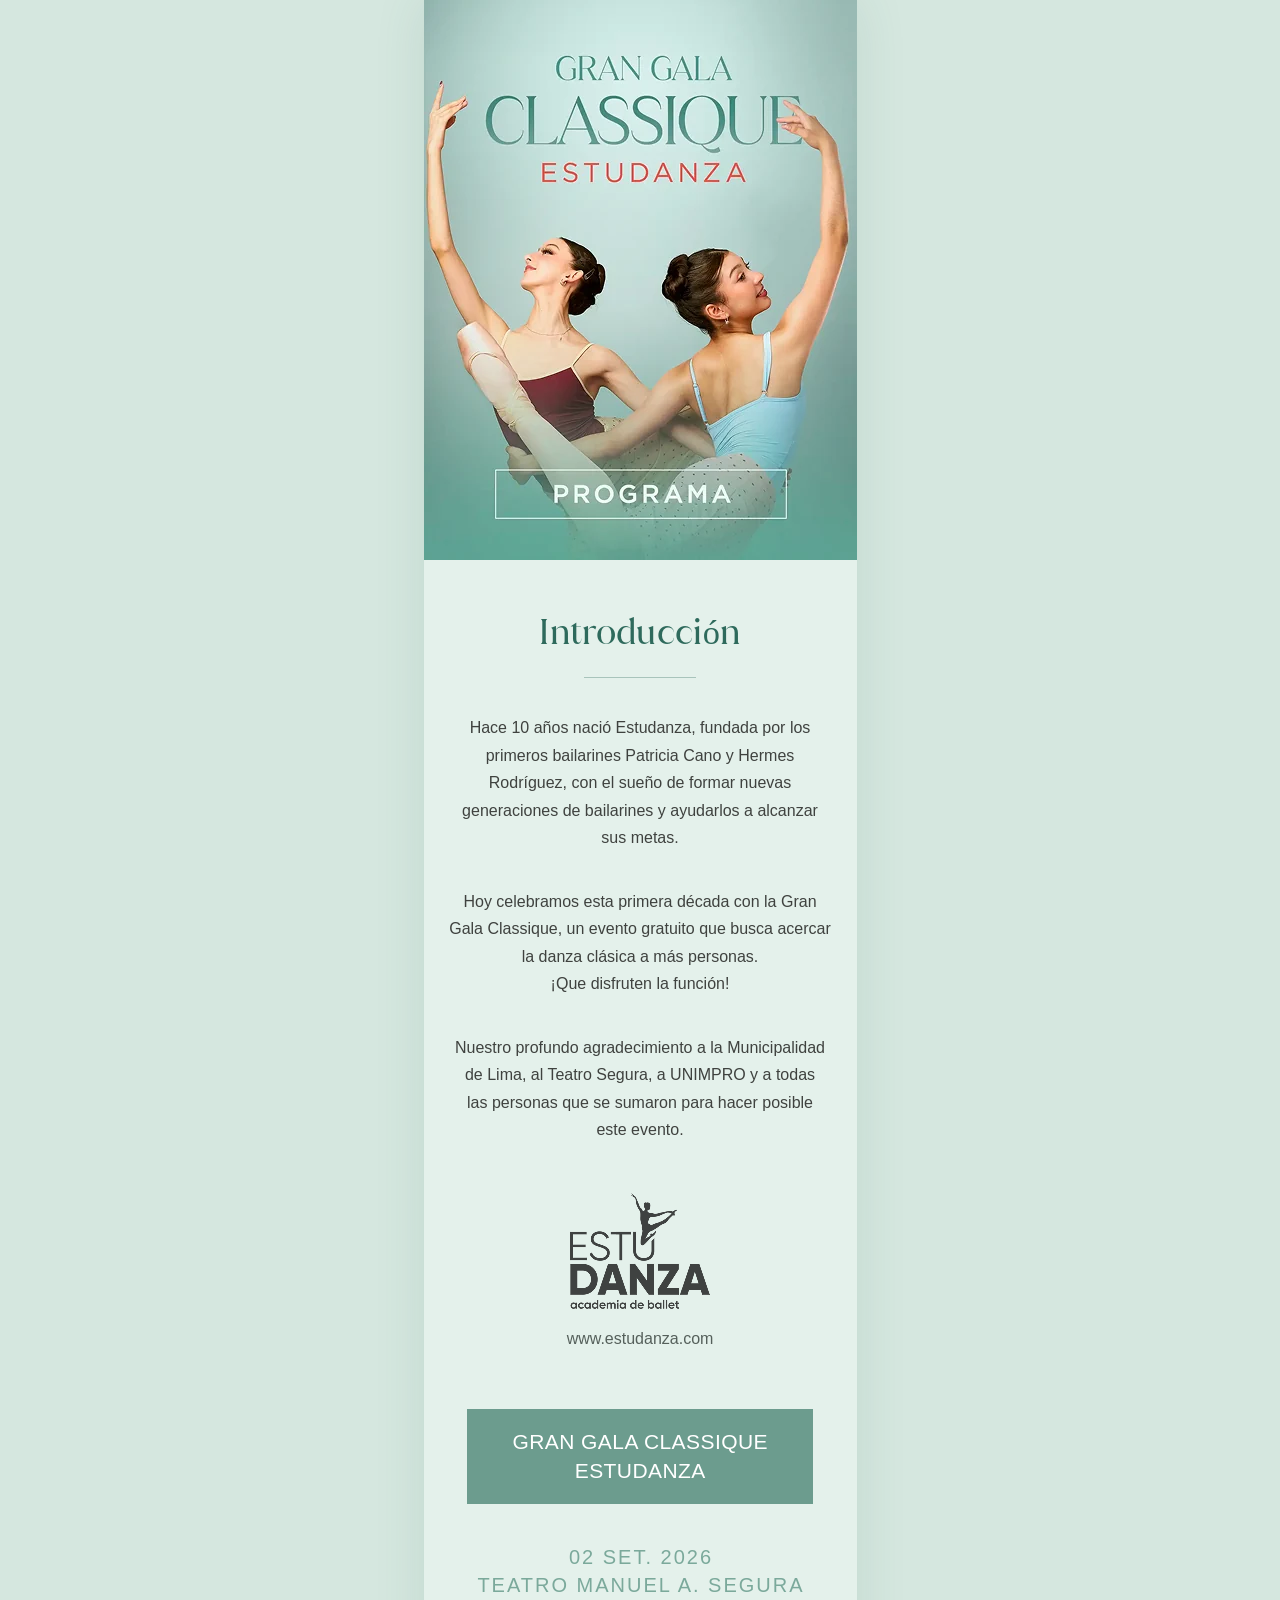
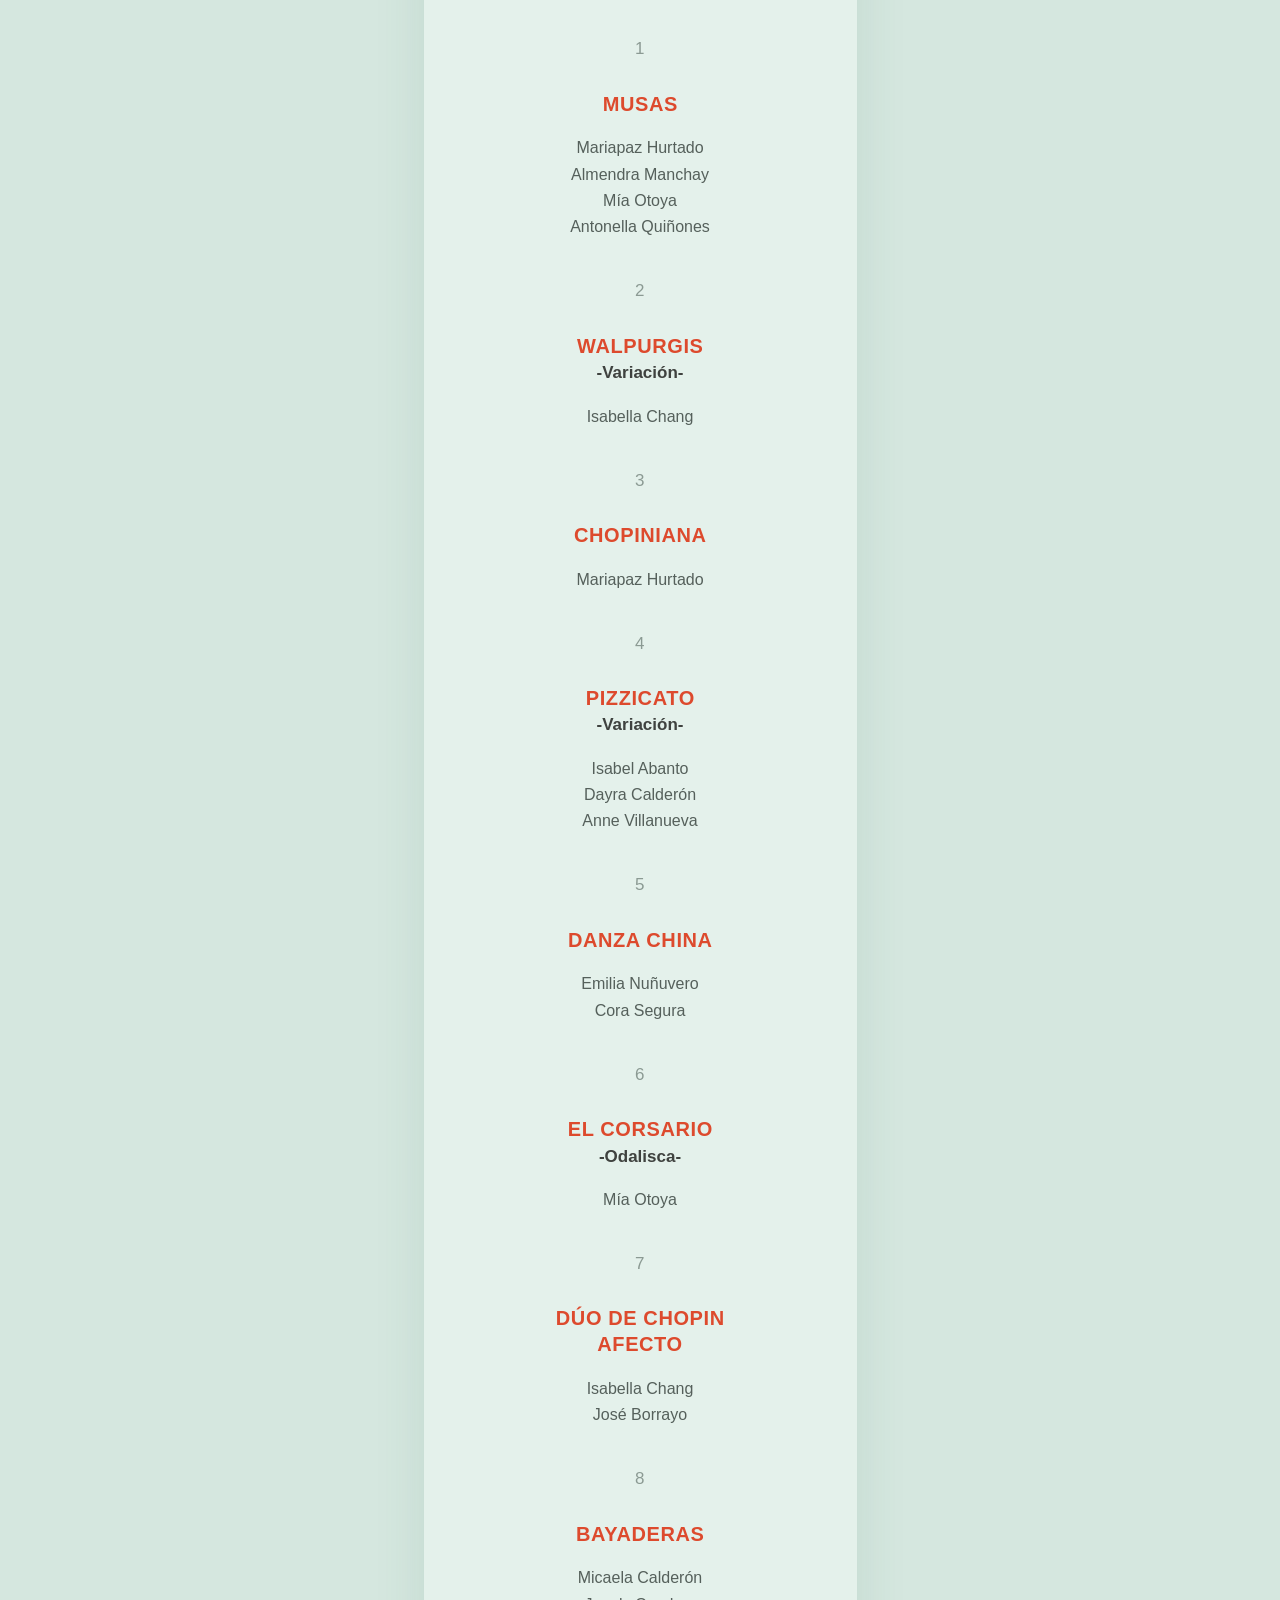
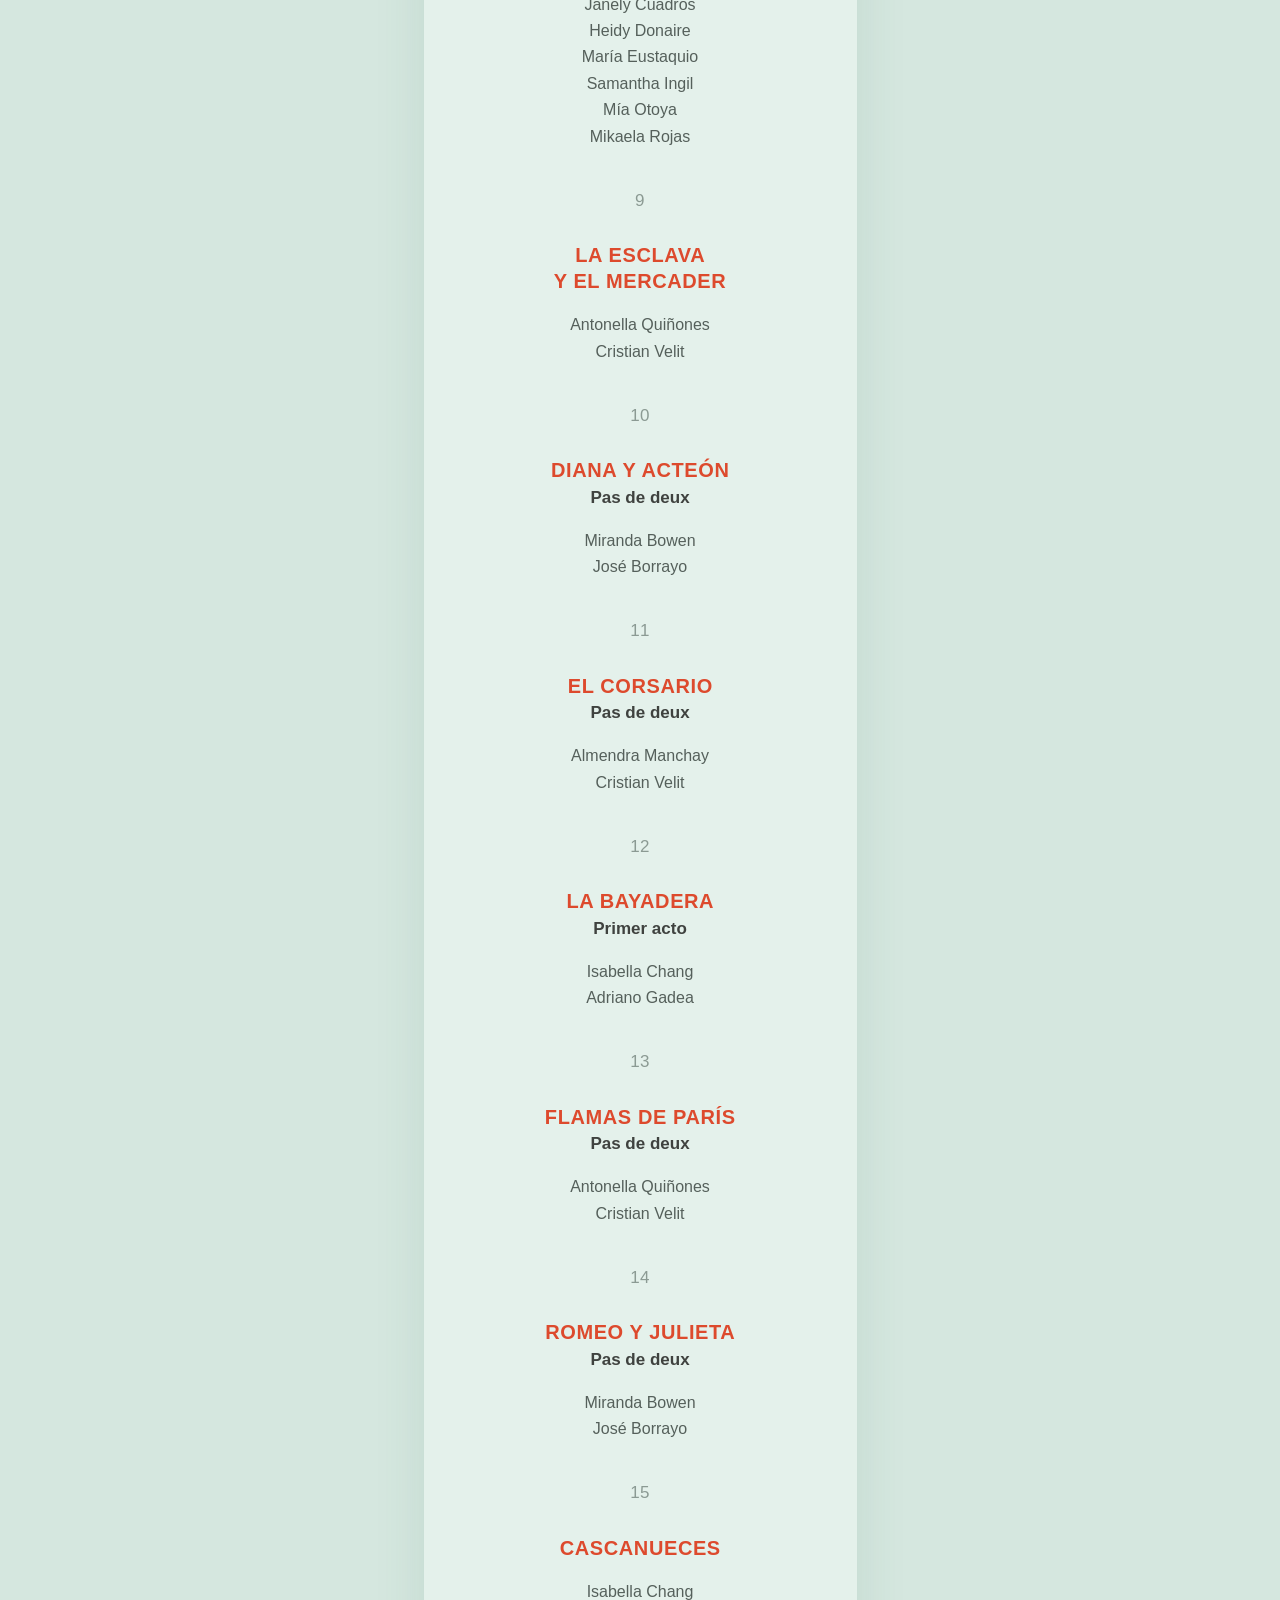
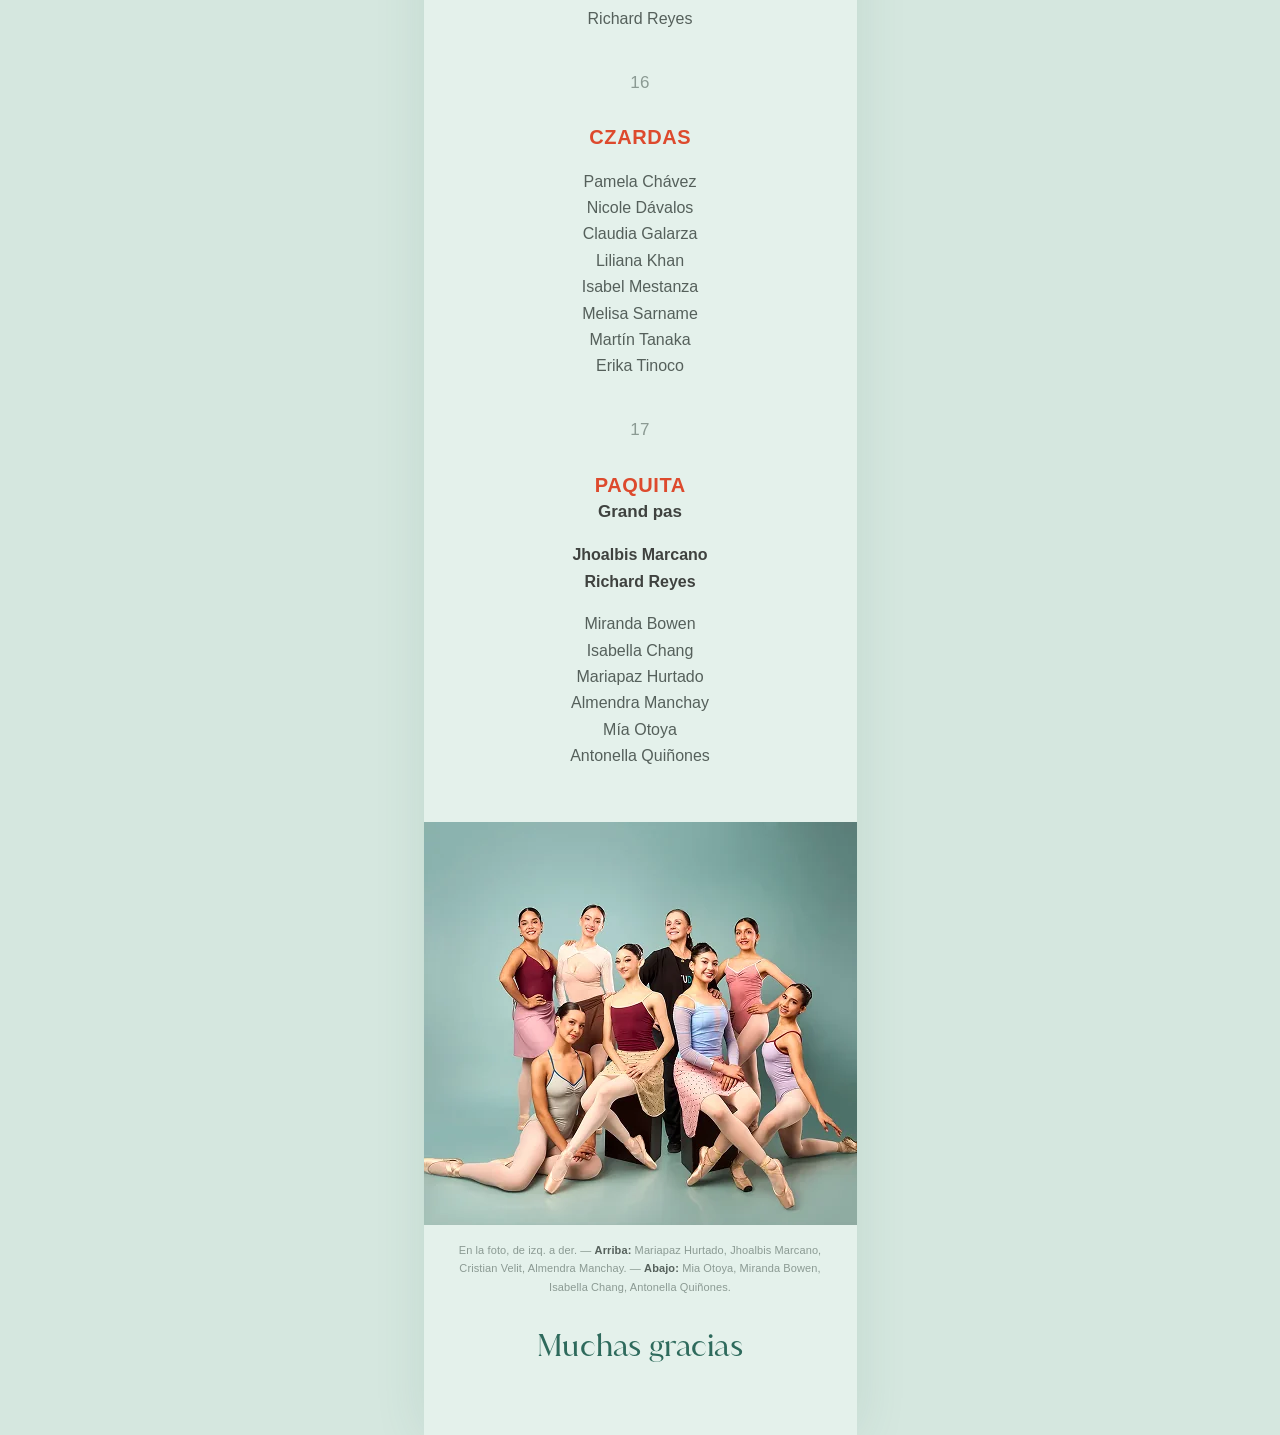
==== grangalaclassique2026/index.html @ 3d9e8f8d "Publicar la gala en /grangalaclassique2026 Mueve el sitio a una subcarpeta para servirlo en estudanz" ====
<!doctype html>
<html lang="es-PE">
	<head>
		<meta charset="UTF-8" />
		<meta name="viewport" content="width=device-width, initial-scale=1.0, viewport-fit=cover" />
		<meta name="theme-color" content="#e4f1eb" />
		<title>Estudanza | Gran Gala Classique</title>

		<meta
			name="description"
			content="Gran Gala Classique Estudanza — 02 de setiembre de 2026, Teatro Manuel A. Segura. Programa de la gala por los 10 años de Estudanza, academia de ballet."
		/>
		<meta property="og:type" content="website" />
		<meta property="og:title" content="Gran Gala Classique | Estudanza" />
		<meta
			property="og:description"
			content="Programa de la gala por los 10 años de Estudanza. 02 SET. 2026 — Teatro Manuel A. Segura. Entrada libre."
		/>
		<meta property="og:image" content="assets/images/header-programa.webp" />
		<meta property="og:locale" content="es_PE" />

		<link rel="icon" href="assets/images/logo-estudanza.webp" type="image/webp" />
		<link rel="preload" as="font" type="font/woff2" href="assets/fonts/juana-alt-regular.woff2" crossorigin />
		<link rel="preload" as="image" type="image/webp" href="assets/images/header-programa.webp" fetchpriority="high" />
		<link rel="stylesheet" href="css/main.css" />

		<script>
			/* Oculta el estado inicial ANTES del primer pintado, para que no
			   haya parpadeo. Failsafe: si main.js no arranca, se revela todo. */
			(function (d) {
				var m = window.matchMedia;
				if (!("IntersectionObserver" in window)) return;
				if (m && m("(prefers-reduced-motion: reduce)").matches) return;
				d.documentElement.classList.add("js-reveal");
				setTimeout(function () {
					if (!window.__revealReady) d.documentElement.classList.remove("js-reveal");
				}, 2500);
			})(document);
		</script>
	</head>

	<body>
		<div class="shell">
			<!-- ==================== HERO ==================== -->
			<header class="hero">
				<picture>
					<source srcset="assets/images/header-programa.webp" type="image/webp" />
					<img
						src="assets/images/Header-Programa-Estudanza.png"
						alt="Gran Gala Classique Estudanza — Programa"
						width="433"
						height="560"
						fetchpriority="high"
						decoding="async"
					/>
				</picture>
			</header>

			<main>
				<!-- ==================== INTRODUCCIÓN ==================== -->
				<section class="intro" aria-labelledby="intro-title">
					<h1 class="display display--lg" id="intro-title" data-reveal>Introducción</h1>

					<hr class="rule" data-reveal />

					<p data-reveal>
						Hace 10 años nació Estudanza, fundada por los primeros bailarines Patricia Cano y Hermes Rodríguez, con el
						sueño de formar nuevas generaciones de bailarines y ayudarlos a alcanzar sus metas.
					</p>

					<p data-reveal>
						Hoy celebramos esta primera década con la Gran Gala Classique, un evento gratuito que busca acercar la danza
						clásica a más personas.<br />
						¡Que disfruten la función!
					</p>

					<p class="intro__thanks" data-reveal>
						Nuestro profundo agradecimiento a la Municipalidad de Lima, al Teatro Segura, a UNIMPRO y a todas las
						personas que se sumaron para hacer posible este evento.
					</p>

					<a class="brand" href="https://www.estudanza.com" target="_blank" rel="noopener" data-reveal>
						<picture>
							<source srcset="assets/images/logo-estudanza.webp" type="image/webp" />
							<img
								src="assets/images/logo-estudanza.png"
								alt="Estudanza, academia de ballet"
								width="180"
								height="180"
								loading="lazy"
								decoding="async"
							/>
						</picture>
						<span class="brand__url">www.estudanza.com</span>
					</a>
				</section>

				<!-- ==================== CABECERA DEL PROGRAMA ==================== -->
				<section class="billboard" aria-labelledby="programa-title">
					<h2 class="billboard__bar" id="programa-title">
						<span>Gran Gala Classique</span>
						<span>Estudanza</span>
					</h2>

					<p class="billboard__meta">
						<time datetime="2026-09-02">02 Set. 2026</time>
						<span>Teatro Manuel A. Segura</span>
					</p>
				</section>

				<!-- ==================== PROGRAMA ==================== -->
				<section class="program" aria-label="Programa de la gala">
					<ol class="program__list">
						<li class="piece" data-reveal>
							<h3 class="piece__title">Musas</h3>
							<ul class="cast">
								<li>Mariapaz Hurtado</li>
								<li>Almendra Manchay</li>
								<li>Mía Otoya</li>
								<li>Antonella Quiñones</li>
							</ul>
						</li>

						<li class="piece" data-reveal>
							<h3 class="piece__title">Walpurgis</h3>
							<p class="piece__subtitle">-Variación-</p>
							<ul class="cast">
								<li>Isabella Chang</li>
							</ul>
						</li>

						<li class="piece" data-reveal>
							<h3 class="piece__title">Chopiniana</h3>
							<ul class="cast">
								<li>Mariapaz Hurtado</li>
							</ul>
						</li>

						<li class="piece" data-reveal>
							<h3 class="piece__title">Pizzicato</h3>
							<p class="piece__subtitle">-Variación-</p>
							<ul class="cast">
								<li>Isabel Abanto</li>
								<li>Dayra Calderón</li>
								<li>Anne Villanueva</li>
							</ul>
						</li>

						<li class="piece" data-reveal>
							<h3 class="piece__title">Danza China</h3>
							<ul class="cast">
								<li>Emilia Nuñuvero</li>
								<li>Cora Segura</li>
							</ul>
						</li>

						<li class="piece" data-reveal>
							<h3 class="piece__title">El Corsario</h3>
							<p class="piece__subtitle">-Odalisca-</p>
							<ul class="cast">
								<li>Mía Otoya</li>
							</ul>
						</li>

						<li class="piece" data-reveal>
							<h3 class="piece__title">Dúo de Chopin<br />Afecto</h3>
							<ul class="cast">
								<li>Isabella Chang</li>
								<li>José Borrayo</li>
							</ul>
						</li>

						<li class="piece" data-reveal>
							<h3 class="piece__title">Bayaderas</h3>
							<ul class="cast">
								<li>Micaela Calderón</li>
								<li>Janely Cuadros</li>
								<li>Heidy Donaire</li>
								<li>María Eustaquio</li>
								<li>Samantha Ingil</li>
								<li>Mía Otoya</li>
								<li>Mikaela Rojas</li>
							</ul>
						</li>

						<li class="piece" data-reveal>
							<h3 class="piece__title">La Esclava<br />y el Mercader</h3>
							<ul class="cast">
								<li>Antonella Quiñones</li>
								<li>Cristian Velit</li>
							</ul>
						</li>

						<li class="piece" data-reveal>
							<h3 class="piece__title">Diana y Acteón</h3>
							<p class="piece__subtitle">Pas de deux</p>
							<ul class="cast">
								<li>Miranda Bowen</li>
								<li>José Borrayo</li>
							</ul>
						</li>

						<li class="piece" data-reveal>
							<h3 class="piece__title">El Corsario</h3>
							<p class="piece__subtitle">Pas de deux</p>
							<ul class="cast">
								<li>Almendra Manchay</li>
								<li>Cristian Velit</li>
							</ul>
						</li>

						<li class="piece" data-reveal>
							<h3 class="piece__title">La Bayadera</h3>
							<p class="piece__subtitle">Primer acto</p>
							<ul class="cast">
								<li>Isabella Chang</li>
								<li>Adriano Gadea</li>
							</ul>
						</li>

						<li class="piece" data-reveal>
							<h3 class="piece__title">Flamas de París</h3>
							<p class="piece__subtitle">Pas de deux</p>
							<ul class="cast">
								<li>Antonella Quiñones</li>
								<li>Cristian Velit</li>
							</ul>
						</li>

						<li class="piece" data-reveal>
							<h3 class="piece__title">Romeo y Julieta</h3>
							<p class="piece__subtitle">Pas de deux</p>
							<ul class="cast">
								<li>Miranda Bowen</li>
								<li>José Borrayo</li>
							</ul>
						</li>

						<li class="piece" data-reveal>
							<h3 class="piece__title">Cascanueces</h3>
							<ul class="cast">
								<li>Isabella Chang</li>
								<li>Richard Reyes</li>
							</ul>
						</li>

						<li class="piece" data-reveal>
							<h3 class="piece__title">Czardas</h3>
							<ul class="cast">
								<li>Pamela Chávez</li>
								<li>Nicole Dávalos</li>
								<li>Claudia Galarza</li>
								<li>Liliana Khan</li>
								<li>Isabel Mestanza</li>
								<li>Melisa Sarname</li>
								<li>Martín Tanaka</li>
								<li>Erika Tinoco</li>
							</ul>
						</li>

						<li class="piece" data-reveal>
							<h3 class="piece__title">Paquita</h3>
							<p class="piece__subtitle">Grand pas</p>
							<ul class="cast cast--leads">
								<li>Jhoalbis Marcano</li>
								<li>Richard Reyes</li>
							</ul>
							<ul class="cast">
								<li>Miranda Bowen</li>
								<li>Isabella Chang</li>
								<li>Mariapaz Hurtado</li>
								<li>Almendra Manchay</li>
								<li>Mía Otoya</li>
								<li>Antonella Quiñones</li>
							</ul>
						</li>
					</ol>
				</section>

				<!-- ==================== FOTO GRUPAL ==================== -->
				<figure class="groupshot">
					<picture>
						<source srcset="assets/images/foto-grupal.webp" type="image/webp" />
						<img
							src="assets/images/Estudanza-fotogrupal.png"
							alt="Elenco de Estudanza posando en el estudio de ballet"
							width="433"
							height="403"
							loading="lazy"
							decoding="async"
						/>
					</picture>
					<figcaption>
						En la foto, de izq. a der. — <b>Arriba:</b> Mariapaz Hurtado, Jhoalbis Marcano, Cristian Velit, Almendra
						Manchay. — <b>Abajo:</b> Mia Otoya, Miranda Bowen, Isabella Chang, Antonella Quiñones.
					</figcaption>
				</figure>
			</main>

			<!-- ==================== CIERRE ==================== -->
			<footer class="outro">
				<p class="display display--md" data-reveal>Muchas gracias</p>
			</footer>
		</div>

		<script src="js/main.js" defer></script>
	</body>
</html>
---- grangalaclassique2026/css/main.css ----
/* =========================================================================
   ESTUDANZA — Gran Gala Classique
   Landing informativa · mobile only
   ========================================================================= */

/* ---------- Fuentes ---------------------------------------------------- */

/* Display / serif. OJO: la versión DEMO de Juana Alt no trae glifos
   acentuados (á é í ó ú ñ ¡ ¿). El navegador sustituye esos caracteres
   por la siguiente fuente de la pila, por eso Georgia va inmediatamente
   después: es la serif que menos desentona en la sustitución. */
@font-face {
	font-family: "Juana Alt";
	src:
		url("../assets/fonts/juana-alt-regular.woff2") format("woff2"),
		url("../assets/fonts/juana-alt-regular.woff") format("woff");
	font-weight: 400;
	font-style: normal;
	font-display: swap;
}

/* Gotham aún no está disponible: la pila cae en Arial.
   Cuando llegue la fuente, basta con descomentar este bloque y dejar los
   archivos en assets/fonts/ — el resto del CSS ya la toma automáticamente. */
/*
@font-face {
	font-family: "Gotham";
	src:
		url("../assets/fonts/gotham-book.woff2") format("woff2"),
		url("../assets/fonts/gotham-book.woff") format("woff");
	font-weight: 400;
	font-style: normal;
	font-display: swap;
}
@font-face {
	font-family: "Gotham";
	src:
		url("../assets/fonts/gotham-medium.woff2") format("woff2"),
		url("../assets/fonts/gotham-medium.woff") format("woff");
	font-weight: 500;
	font-style: normal;
	font-display: swap;
}
*/

/* ---------- Tokens ----------------------------------------------------- */

:root {
	/* Paleta muestreada del arte del header */
	--mint: #e4f1eb; /* fondo de toda la pieza */
	--mint-deep: #d5e7df; /* respaldo fuera de la columna */
	--green-deep: #2e6a5c;
	--green: #6c9c8e; /* barra del programa */
	--green-soft: #a8c4bb; /* filete bajo el titulo */
	--green-meta: #7ba99b; /* fecha y teatro */
	--coral: #dd4a2d;
	--ink: #3f423f;
	--ink-soft: #55605b;
	--ink-faint: #8b9a93;

	--font-display: "Juana Alt", Georgia, "Times New Roman", serif;
	--font-sans: "Gotham", Arial, Helvetica, sans-serif;

	/* Ritmo vertical */
	--gap-xs: 0.5rem;
	--gap-sm: 1rem;
	--gap-md: 2rem;
	--gap-lg: 3.25rem;
	--gap-xl: 4.5rem;

	--shell: 433px; /* ancho nativo del arte */
	--pad: 1.5rem;
}

/* ---------- Reset ------------------------------------------------------ */

*,
*::before,
*::after {
	box-sizing: border-box;
}

html {
	-webkit-text-size-adjust: 100%;
}

body {
	margin: 0;
	background: var(--mint-deep);
	color: var(--ink);
	font-family: var(--font-sans);
	font-size: 100%;
	line-height: 1.75;
	text-align: center;
	-webkit-font-smoothing: antialiased;
	-moz-osx-font-smoothing: grayscale;
}

img {
	display: block;
	max-width: 100%;
	height: auto;
}

h1,
h2,
h3,
p,
figure,
figcaption {
	margin: 0;
}

ol,
ul {
	margin: 0;
	padding: 0;
	list-style: none;
}

/* ---------- Contenedor ------------------------------------------------- */

.shell {
	max-width: var(--shell);
	margin-inline: auto;
	background: var(--mint);
	overflow-x: hidden;
}

/* En pantallas anchas la columna móvil se sostiene sola, con un borde
   suave que la separa del fondo. */
@media (min-width: 560px) {
	.shell {
		box-shadow: 0 0 3rem rgb(46 106 92 / 0.12);
	}
}

/* ---------- Hero ------------------------------------------------------- */

.hero img {
	width: 100%;
}

/* ---------- Tipografía display ---------------------------------------- */

.display {
	font-family: var(--font-display);
	font-weight: 400;
	color: var(--green-deep);
	line-height: 1.15;
	letter-spacing: 0.01em;
}

.display--lg {
	font-size: clamp(1.75rem, 8vw, 2.15rem);
}

.display--md {
	font-size: clamp(1.5rem, 6.8vw, 1.85rem);
}

/* ---------- Introducción ---------------------------------------------- */

/* Filete corto bajo el título */
.rule {
	width: 7rem;
	height: 0;
	margin: 1.6rem auto 0;
	border: 0;
	border-top: 1px solid var(--green-soft);
}

.intro {
	padding: var(--gap-lg) var(--pad) var(--gap-md);
}

.intro p {
	margin-top: 2.25rem;
	font-size: 1rem; /* 16px */
	line-height: 1.72;
	color: var(--ink);
	text-wrap: pretty;
}

.intro__thanks {
	margin-top: 2.25rem;
	font-size: 0.8125rem; /* 13px */
	line-height: 1.65;
	color: var(--ink-soft);
}

/* Firma / logo */
.brand {
	display: block;
	margin-top: 3rem;
	text-decoration: none;
	color: inherit;
}

.brand img {
	width: 9rem;
	margin-inline: auto;
}

.brand__url {
	display: block;
	margin-top: 0.9rem;
	font-size: 1rem; /* 16px */
	color: var(--ink-soft);
}

/* ---------- Barra del programa ---------------------------------------- */

.billboard {
	margin-top: 1.5rem;
}

.billboard__bar {
	display: grid;
	gap: 0;
	margin-inline: 2.7rem;
	padding: 1.2rem 1rem;
	background: var(--green);
	color: #fff;
	font-family: var(--font-sans);
	font-size: 1.3125rem; /* 21px */
	font-weight: 400;
	line-height: 1.35;
	letter-spacing: 0.02em;
	text-transform: uppercase;
	text-indent: 0.02em; /* compensa el tracking del último carácter */
}

.billboard__meta {
	display: grid;
	gap: 0;
	padding: 2.4rem var(--pad) 0;
	color: var(--green-meta);
	font-size: 1.25rem; /* 20px */
	font-weight: 400;
	line-height: 1.4;
	letter-spacing: 0.1em;
	text-transform: uppercase;
	text-indent: 0.1em;
}

/* ---------- Programa --------------------------------------------------- */

.program {
	padding: 0 var(--pad) var(--gap-lg);
	counter-reset: piece;
}

.piece {
	counter-increment: piece;
	padding-top: 2.6rem;
}

/* Número de orden, sobre cada pieza */
.piece::before {
	content: counter(piece);
	display: block;
	margin-bottom: 2.1rem;
	font-family: var(--font-sans);
	font-size: 1.0625rem; /* 17px */
	line-height: 1;
	letter-spacing: 0.02em;
	color: var(--ink-faint);
}

.piece__title {
	font-family: var(--font-sans);
	font-weight: 700;
	font-size: 1.25rem; /* 20px */
	line-height: 1.3;
	letter-spacing: 0.03em;
	text-indent: 0.03em;
	text-transform: uppercase;
	color: var(--coral);
}

.piece__subtitle {
	margin-top: 0.2rem;
	font-size: 1.0625rem; /* 17px */
	font-weight: 700;
	line-height: 1.35;
	color: var(--ink);
}

.cast {
	margin-top: 1.15rem;
	font-size: 1rem; /* 16px */
	line-height: 1.65;
	color: var(--ink-soft);
}

/* Los dos primeros bailarines de Paquita van destacados */
.cast--leads {
	color: var(--ink);
	font-weight: 700;
}

.cast--leads + .cast {
	margin-top: var(--gap-sm);
}

/* ---------- Foto grupal ------------------------------------------------ */

.groupshot img {
	width: 100%;
}

.groupshot figcaption {
	padding: var(--gap-sm) var(--pad) 0;
	font-size: 0.6875rem; /* 11px */
	line-height: 1.7;
	letter-spacing: 0.01em;
	color: var(--ink-faint);
	text-wrap: pretty;
}

.groupshot figcaption b {
	font-weight: 700;
	color: var(--ink-soft);
}

/* ---------- Cierre ----------------------------------------------------- */

.outro {
	padding: var(--gap-md) var(--pad) var(--gap-xl);
	padding-bottom: calc(var(--gap-xl) + env(safe-area-inset-bottom));
}

/* ---------- Reveal on scroll ------------------------------------------ */

/* Estado inicial sólo cuando el JS confirma soporte, para que el contenido
   siga siendo visible si el script falla o está bloqueado. */
.js-reveal [data-reveal] {
	opacity: 0;
	transform: translateY(0.75rem);
	transition:
		opacity 0.7s ease-out,
		transform 0.7s ease-out;
}

.js-reveal [data-reveal].is-visible {
	opacity: 1;
	transform: none;
}

@media (prefers-reduced-motion: reduce) {
	.js-reveal [data-reveal] {
		opacity: 1;
		transform: none;
		transition: none;
	}
}

/* ---------- Impresión -------------------------------------------------- */

@media print {
	body {
		background: #fff;
	}

	.shell {
		max-width: none;
		box-shadow: none;
	}

	.js-reveal [data-reveal] {
		opacity: 1;
		transform: none;
	}

	.piece {
		break-inside: avoid;
	}
}
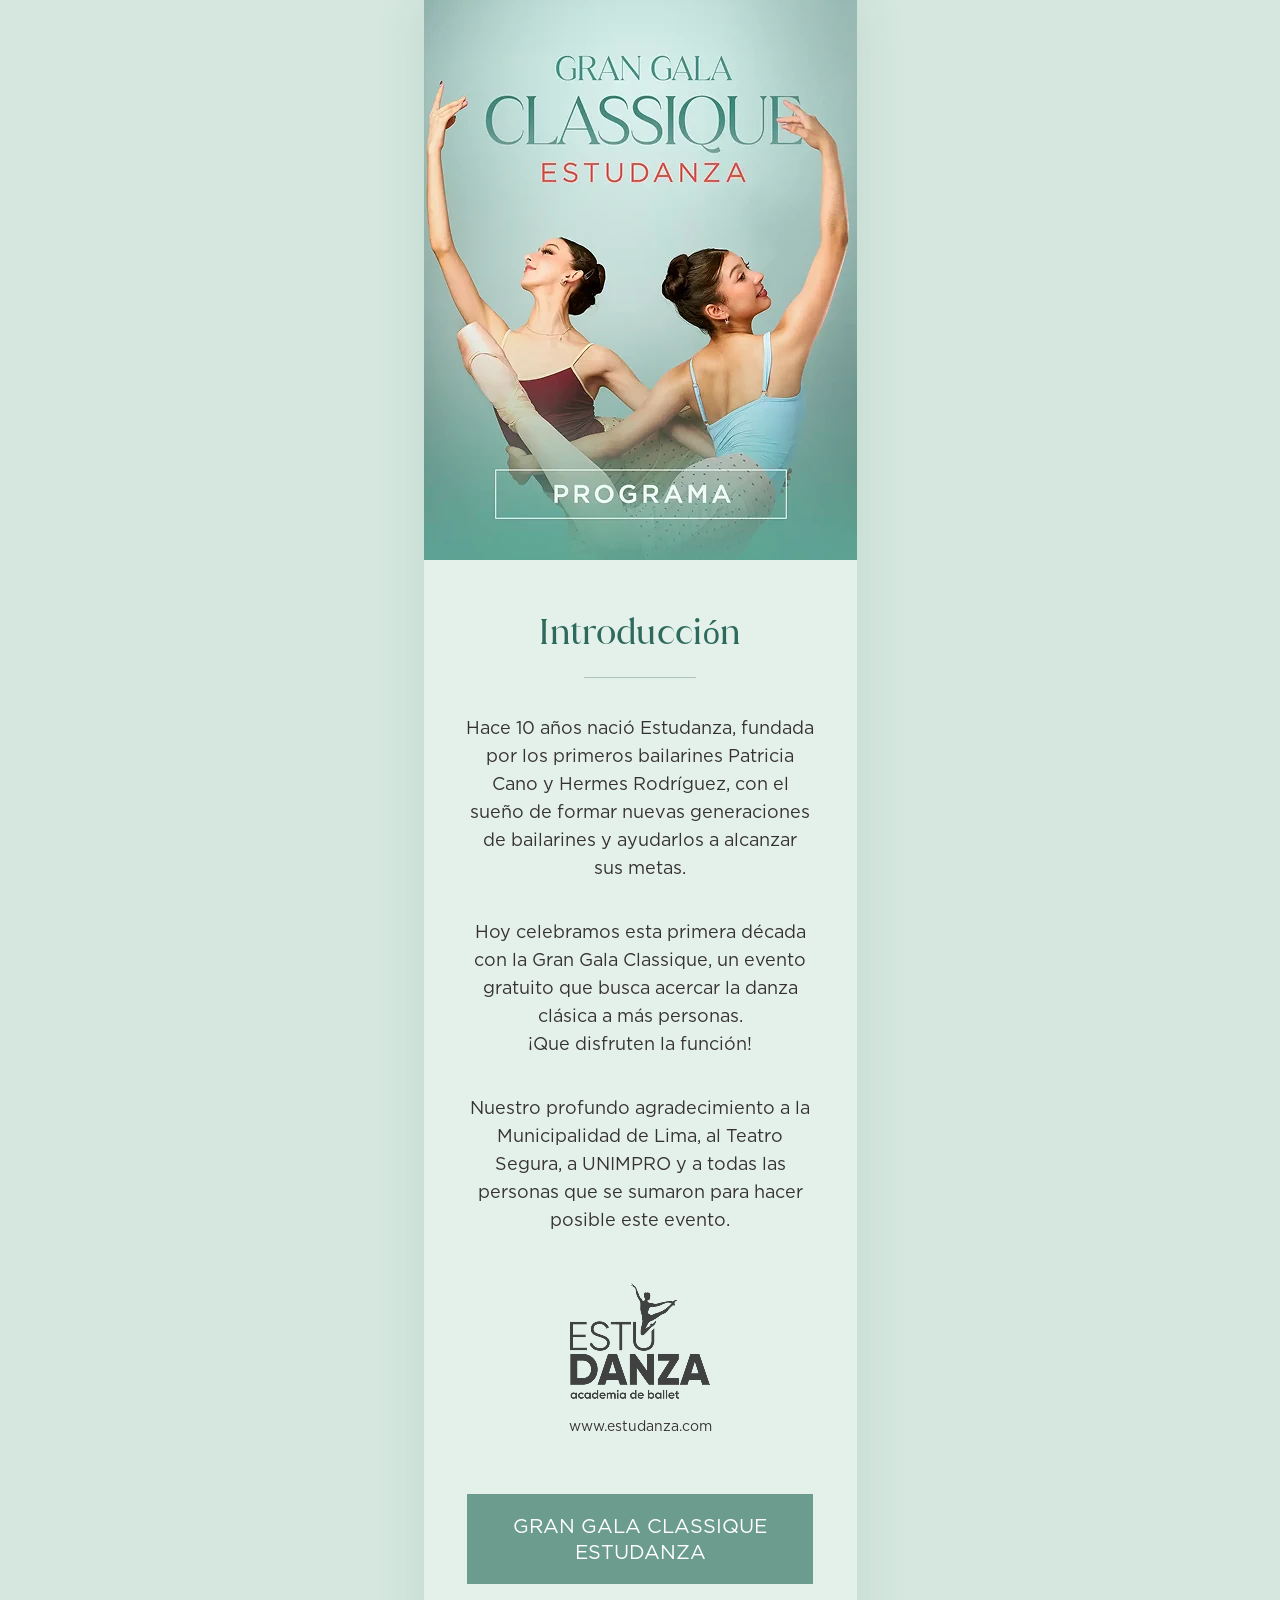
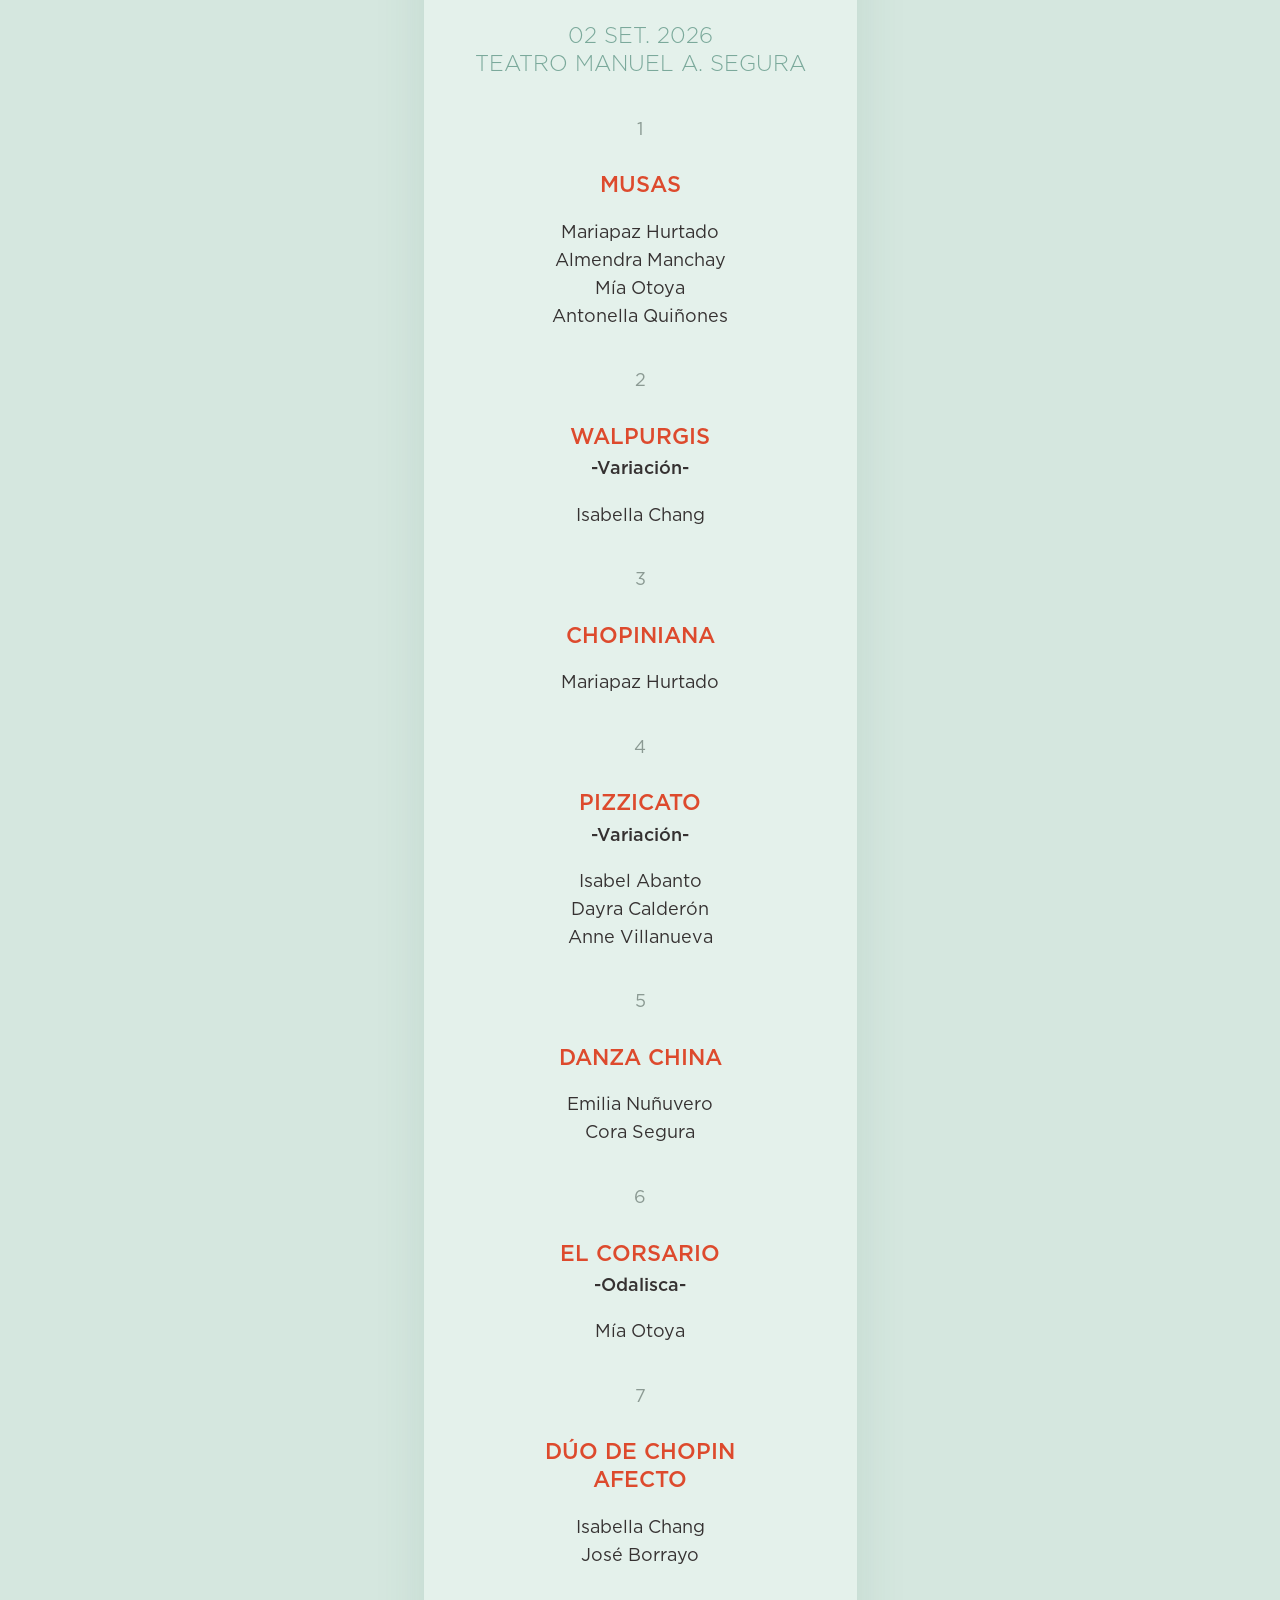
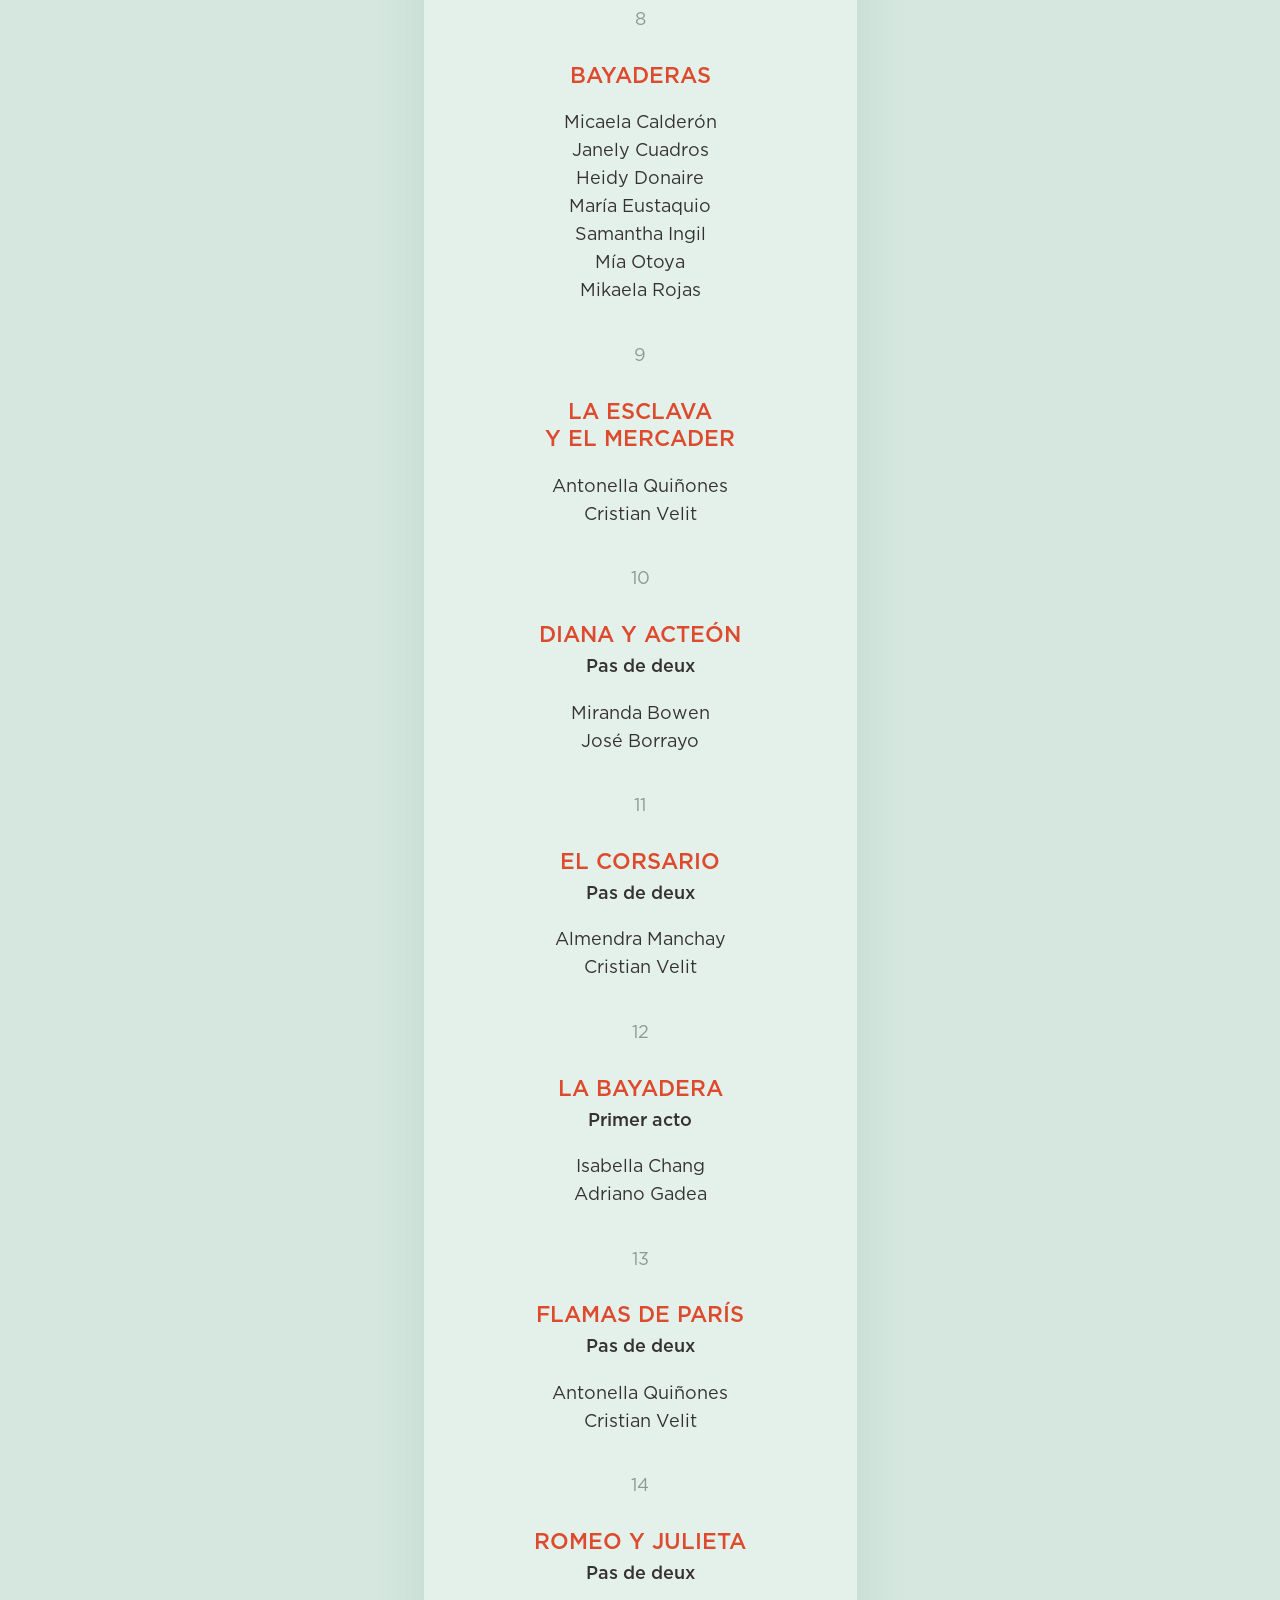
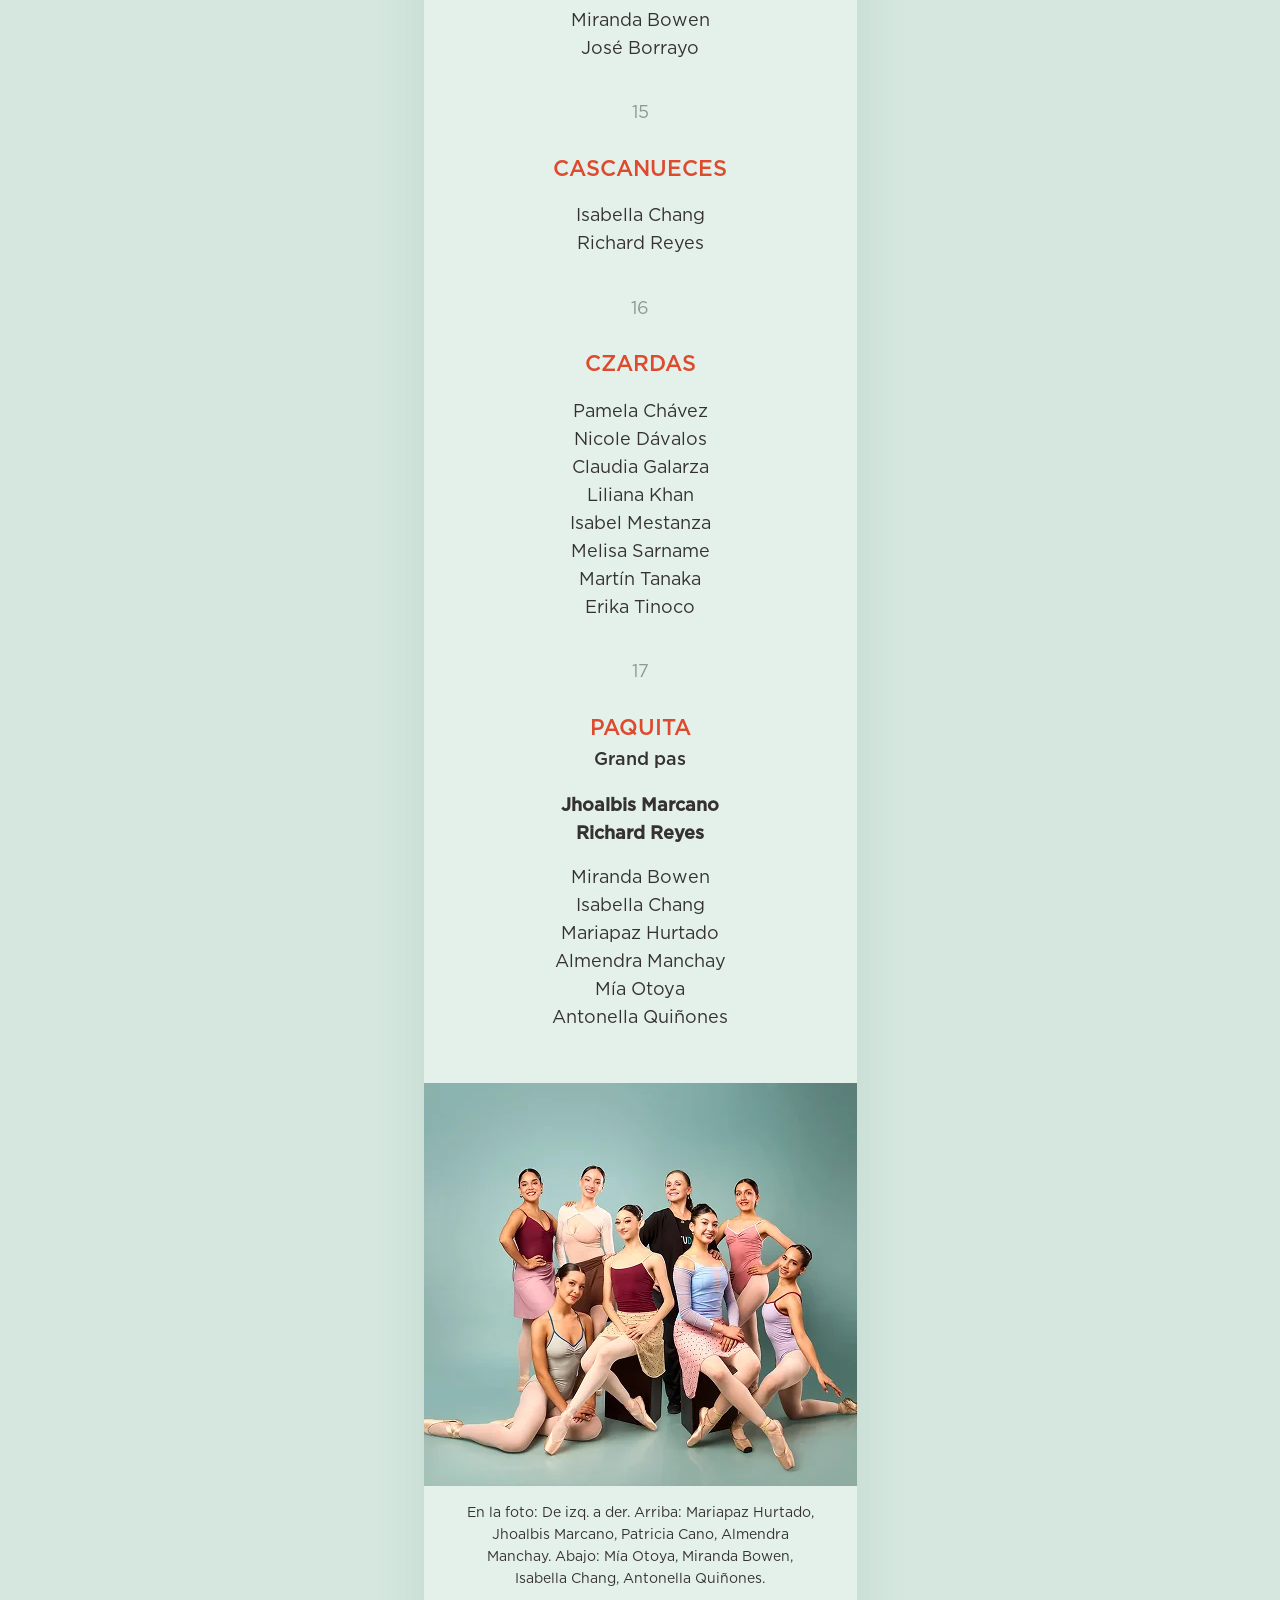
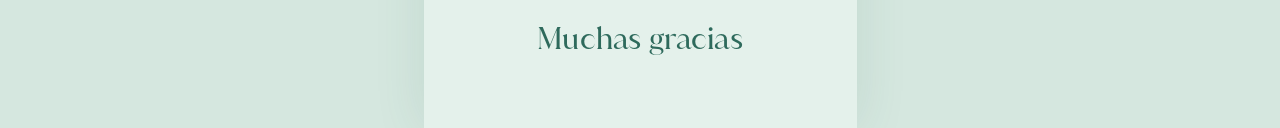
==== commit 3d55a486: "Gotham real y specs exactas del inspector del diseño Fuentes - Gotham Light/Book/Medium convertidas " ====
--- a/grangalaclassique2026/index.html
+++ b/grangalaclassique2026/index.html
@@ -21,6 +21,7 @@
 
 		<link rel="icon" href="assets/images/logo-estudanza.webp" type="image/webp" />
 		<link rel="preload" as="font" type="font/woff2" href="assets/fonts/juana-alt-regular.woff2" crossorigin />
+		<link rel="preload" as="font" type="font/woff2" href="assets/fonts/gotham-book.woff2" crossorigin />
 		<link rel="preload" as="image" type="image/webp" href="assets/images/header-programa.webp" fetchpriority="high" />
 		<link rel="stylesheet" href="css/main.css" />
 
@@ -291,8 +292,9 @@
 						/>
 					</picture>
 					<figcaption>
-						En la foto, de izq. a der. — <b>Arriba:</b> Mariapaz Hurtado, Jhoalbis Marcano, Cristian Velit, Almendra
-						Manchay. — <b>Abajo:</b> Mia Otoya, Miranda Bowen, Isabella Chang, Antonella Quiñones.
+						En la foto: De izq. a der. Arriba: Mariapaz Hurtado, Jhoalbis Marcano,
+						Patricia Cano, Almendra Manchay. Abajo: Mía Otoya, Miranda Bowen,
+						Isabella Chang, Antonella Quiñones.
 					</figcaption>
 				</figure>
 			</main>
--- a/grangalaclassique2026/css/main.css
+++ b/grangalaclassique2026/css/main.css
@@ -19,9 +19,34 @@
 	font-display: swap;
 }
 
-/* Gotham aún no está disponible: la pila cae en Arial.
-   Cuando llegue la fuente, basta con descomentar este bloque y dejar los
-   archivos en assets/fonts/ — el resto del CSS ya la toma automáticamente. */
+/* Gotham: los tres pesos que usa el diseño. */
+@font-face {
+	font-family: "Gotham";
+	src:
+		url("../assets/fonts/gotham-light.woff2") format("woff2"),
+		url("../assets/fonts/gotham-light.woff") format("woff");
+	font-weight: 300;
+	font-style: normal;
+	font-display: swap;
+}
+@font-face {
+	font-family: "Gotham";
+	src:
+		url("../assets/fonts/gotham-book.woff2") format("woff2"),
+		url("../assets/fonts/gotham-book.woff") format("woff");
+	font-weight: 400;
+	font-style: normal;
+	font-display: swap;
+}
+@font-face {
+	font-family: "Gotham";
+	src:
+		url("../assets/fonts/gotham-medium.woff2") format("woff2"),
+		url("../assets/fonts/gotham-medium.woff") format("woff");
+	font-weight: 500;
+	font-style: normal;
+	font-display: swap;
+}
 /*
 @font-face {
 	font-family: "Gotham";
@@ -54,7 +79,7 @@
 	--green-soft: #a8c4bb; /* filete bajo el titulo */
 	--green-meta: #7ba99b; /* fecha y teatro */
 	--coral: #dd4a2d;
-	--ink: #3f423f;
+	--ink: #353131; /* del inspector del diseño */
 	--ink-soft: #55605b;
 	--ink-faint: #8b9a93;
 
@@ -69,7 +94,9 @@
 	--gap-xl: 4.5rem;
 
 	--shell: 433px; /* ancho nativo del arte */
-	--pad: 1.5rem;
+	/* 39px exactos a 433px de ancho (9vw); en pantallas menores cede
+	   en proporcion para no comerse la columna. */
+	--pad: clamp(1.25rem, 9vw, 2.4375rem);
 }
 
 /* ---------- Reset ------------------------------------------------------ */
@@ -176,17 +203,17 @@
 
 .intro p {
 	margin-top: 2.25rem;
-	font-size: 1rem; /* 16px */
-	line-height: 1.72;
+	font-size: 1.125rem; /* 18px */
+	line-height: 1.5556; /* 28px */
 	color: var(--ink);
 	text-wrap: pretty;
 }
 
 .intro__thanks {
 	margin-top: 2.25rem;
-	font-size: 0.8125rem; /* 13px */
-	line-height: 1.65;
-	color: var(--ink-soft);
+	font-size: 0.875rem; /* 14px */
+	line-height: 1.5714; /* 22px */
+	color: var(--ink);
 }
 
 /* Firma / logo */
@@ -205,8 +232,9 @@
 .brand__url {
 	display: block;
 	margin-top: 0.9rem;
-	font-size: 1rem; /* 16px */
-	color: var(--ink-soft);
+	font-size: 0.875rem; /* 14px */
+	line-height: 1.5714; /* 22px */
+	color: var(--ink);
 }
 
 /* ---------- Barra del programa ---------------------------------------- */
@@ -218,17 +246,15 @@
 .billboard__bar {
 	display: grid;
 	gap: 0;
-	margin-inline: 2.7rem;
+	margin-inline: clamp(1.5rem, 10vw, 2.7rem);
 	padding: 1.2rem 1rem;
 	background: var(--green);
 	color: #fff;
 	font-family: var(--font-sans);
-	font-size: 1.3125rem; /* 21px */
-	font-weight: 400;
-	line-height: 1.35;
-	letter-spacing: 0.02em;
+	font-size: 1.25rem; /* 20px */
+	font-weight: 400;
+	line-height: 1.3; /* 26px */
 	text-transform: uppercase;
-	text-indent: 0.02em; /* compensa el tracking del último carácter */
 }
 
 .billboard__meta {
@@ -236,12 +262,10 @@
 	gap: 0;
 	padding: 2.4rem var(--pad) 0;
 	color: var(--green-meta);
-	font-size: 1.25rem; /* 20px */
-	font-weight: 400;
-	line-height: 1.4;
-	letter-spacing: 0.1em;
+	font-size: 1.375rem; /* 22px */
+	font-weight: 300; /* Gotham Light */
+	line-height: 1.2727; /* 28px */
 	text-transform: uppercase;
-	text-indent: 0.1em;
 }
 
 /* ---------- Programa --------------------------------------------------- */
@@ -262,36 +286,33 @@
 	display: block;
 	margin-bottom: 2.1rem;
 	font-family: var(--font-sans);
-	font-size: 1.0625rem; /* 17px */
+	font-size: 1.125rem; /* 18px */
 	line-height: 1;
-	letter-spacing: 0.02em;
 	color: var(--ink-faint);
 }
 
 .piece__title {
 	font-family: var(--font-sans);
-	font-weight: 700;
-	font-size: 1.25rem; /* 20px */
-	line-height: 1.3;
-	letter-spacing: 0.03em;
-	text-indent: 0.03em;
+	font-weight: 500; /* Gotham Medium */
+	font-size: 1.375rem; /* 22px */
+	line-height: 1.2727; /* 28px */
 	text-transform: uppercase;
 	color: var(--coral);
 }
 
 .piece__subtitle {
 	margin-top: 0.2rem;
-	font-size: 1.0625rem; /* 17px */
-	font-weight: 700;
-	line-height: 1.35;
+	font-size: 1.125rem; /* 18px */
+	font-weight: 500; /* Gotham Medium */
+	line-height: 1.5556; /* 28px */
 	color: var(--ink);
 }
 
 .cast {
 	margin-top: 1.15rem;
-	font-size: 1rem; /* 16px */
-	line-height: 1.65;
-	color: var(--ink-soft);
+	font-size: 1.125rem; /* 18px */
+	line-height: 1.5556; /* 28px */
+	color: var(--ink);
 }
 
 /* Los dos primeros bailarines de Paquita van destacados */
@@ -312,10 +333,9 @@
 
 .groupshot figcaption {
 	padding: var(--gap-sm) var(--pad) 0;
-	font-size: 0.6875rem; /* 11px */
-	line-height: 1.7;
-	letter-spacing: 0.01em;
-	color: var(--ink-faint);
+	font-size: 0.875rem; /* 14px */
+	line-height: 1.5714; /* 22px */
+	color: var(--ink);
 	text-wrap: pretty;
 }
 
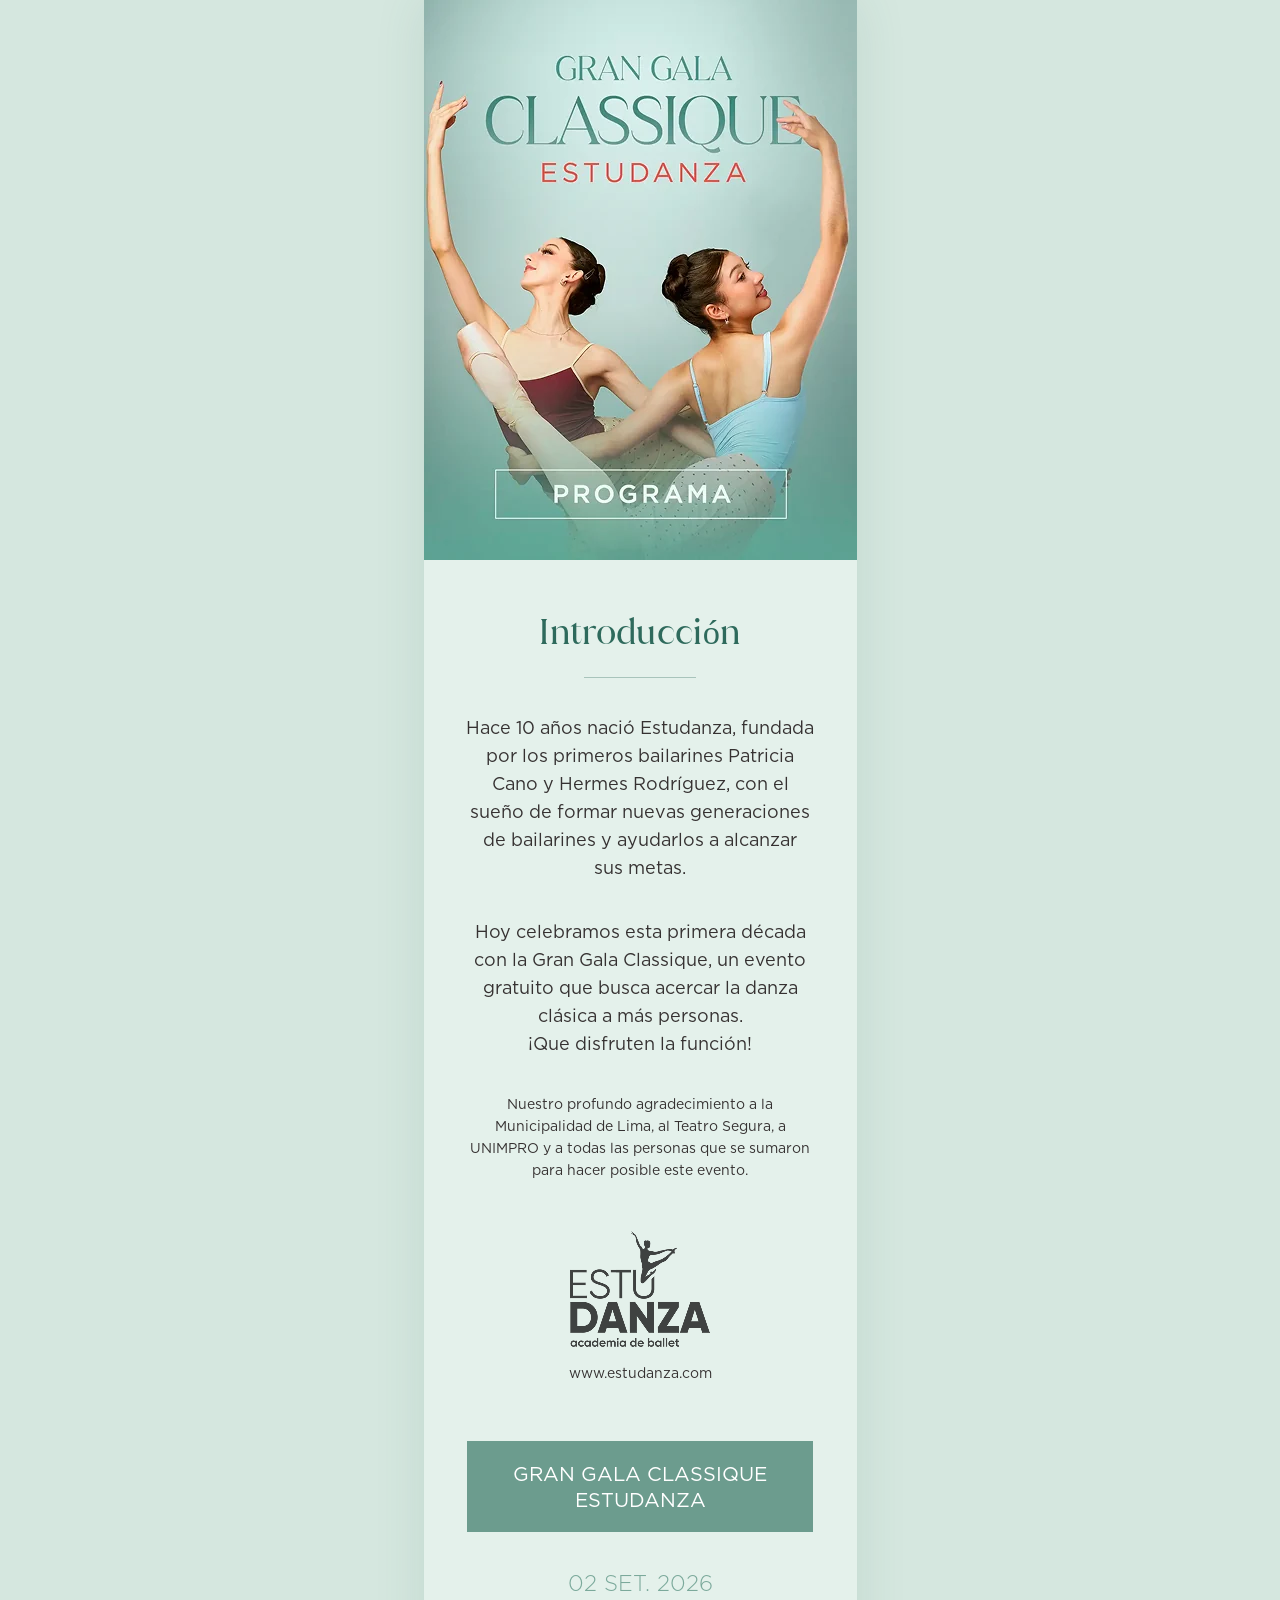
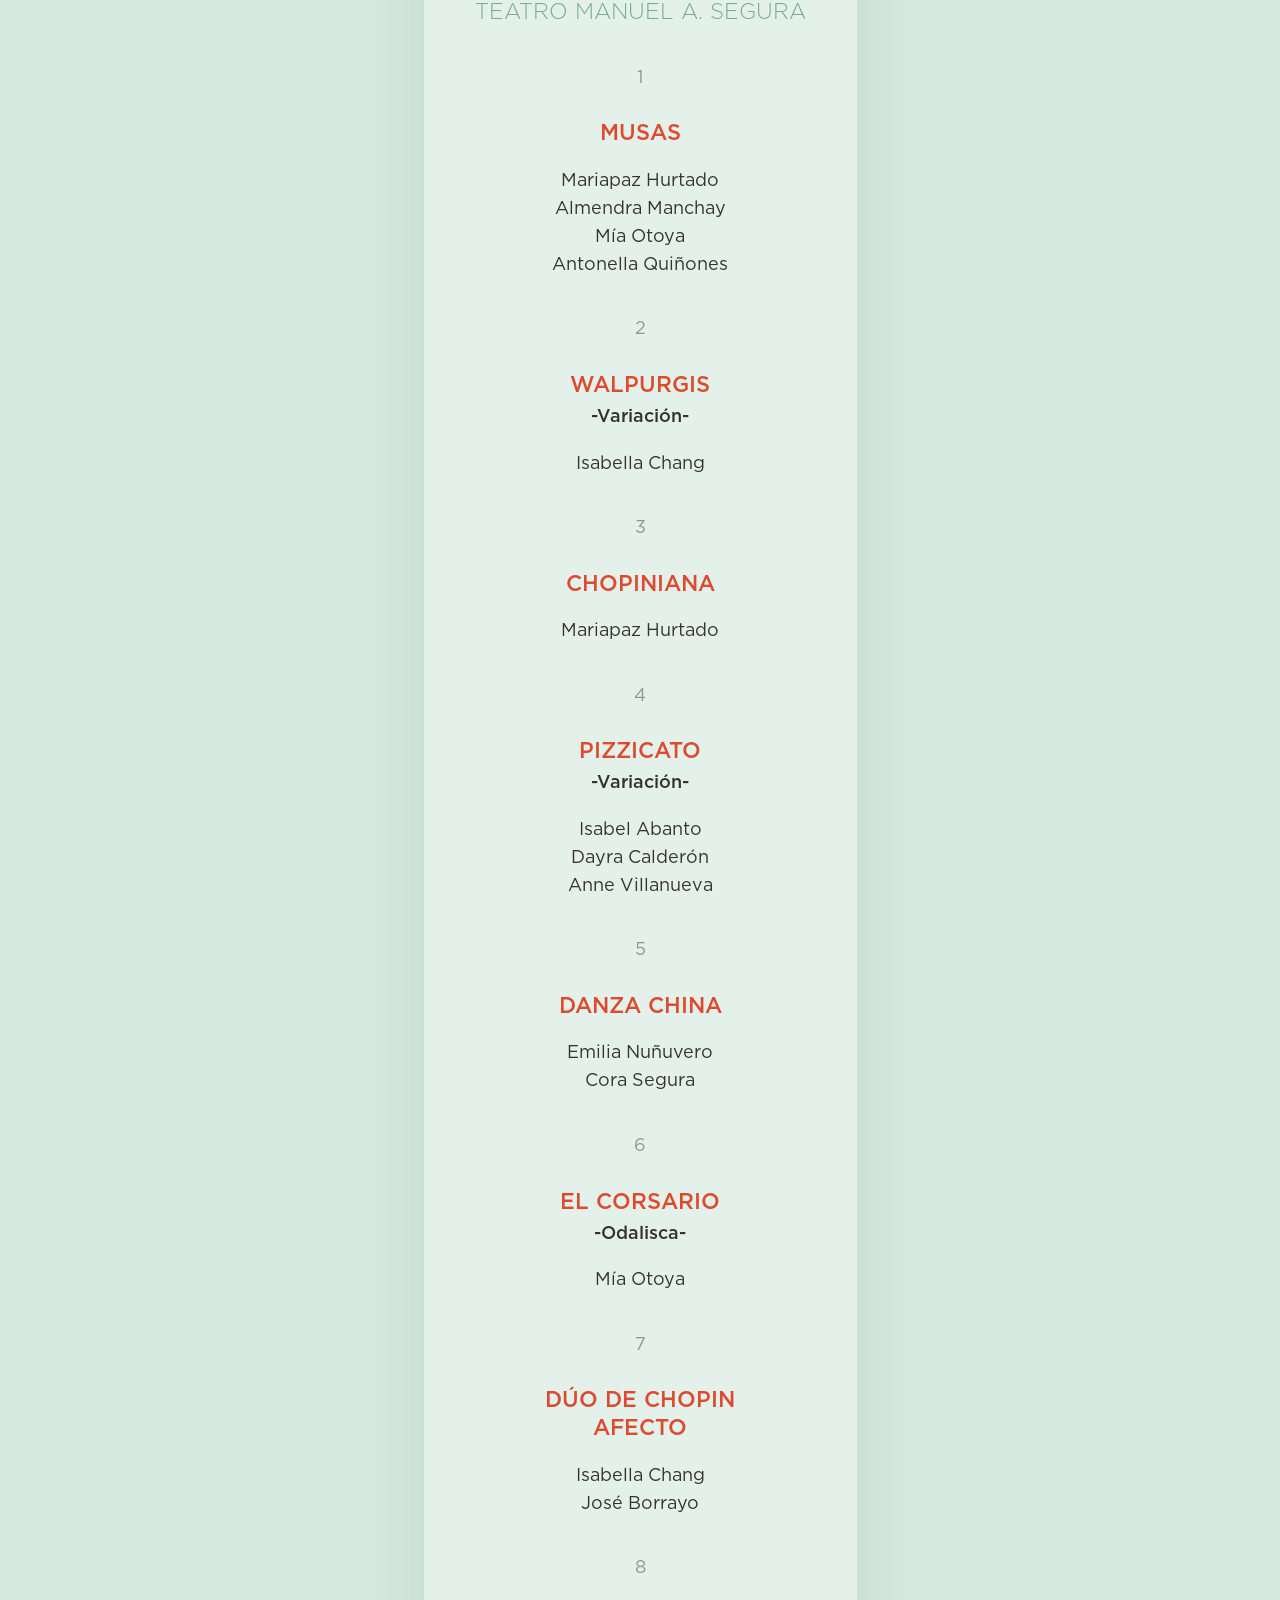
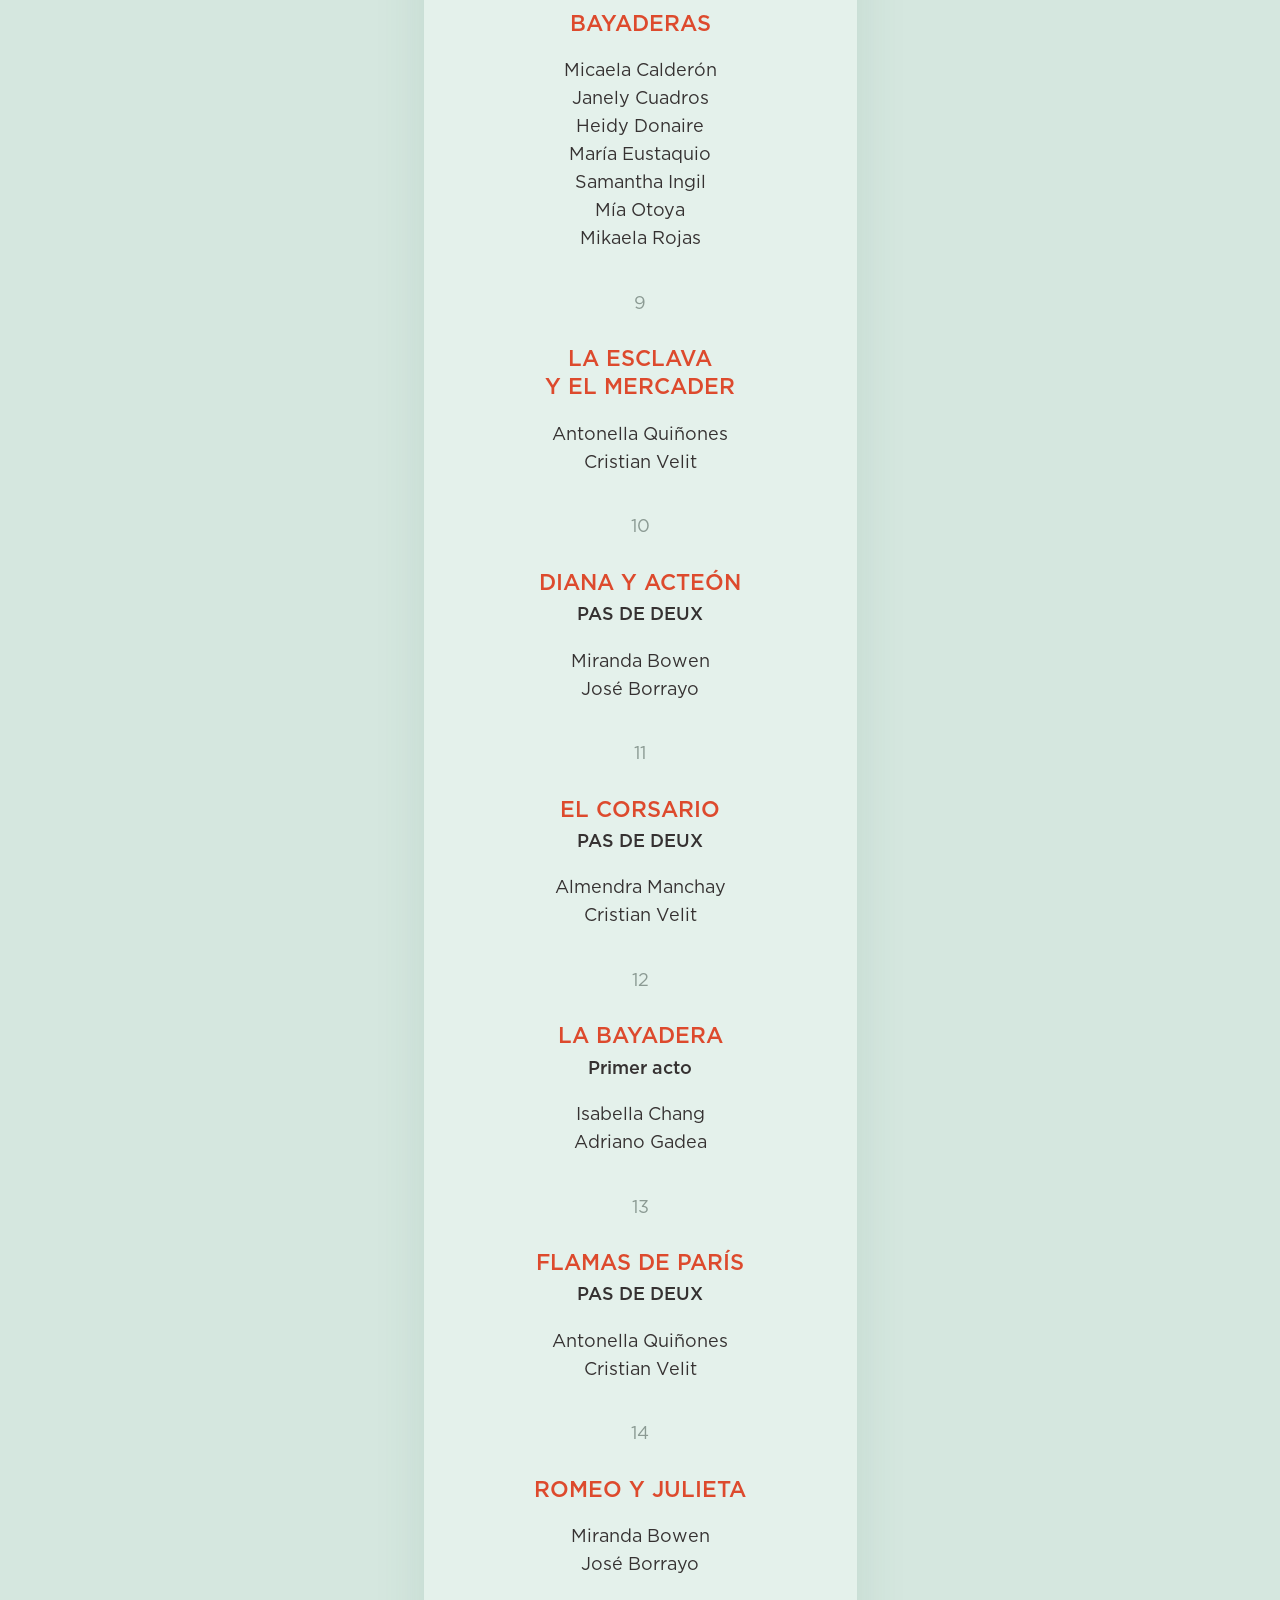
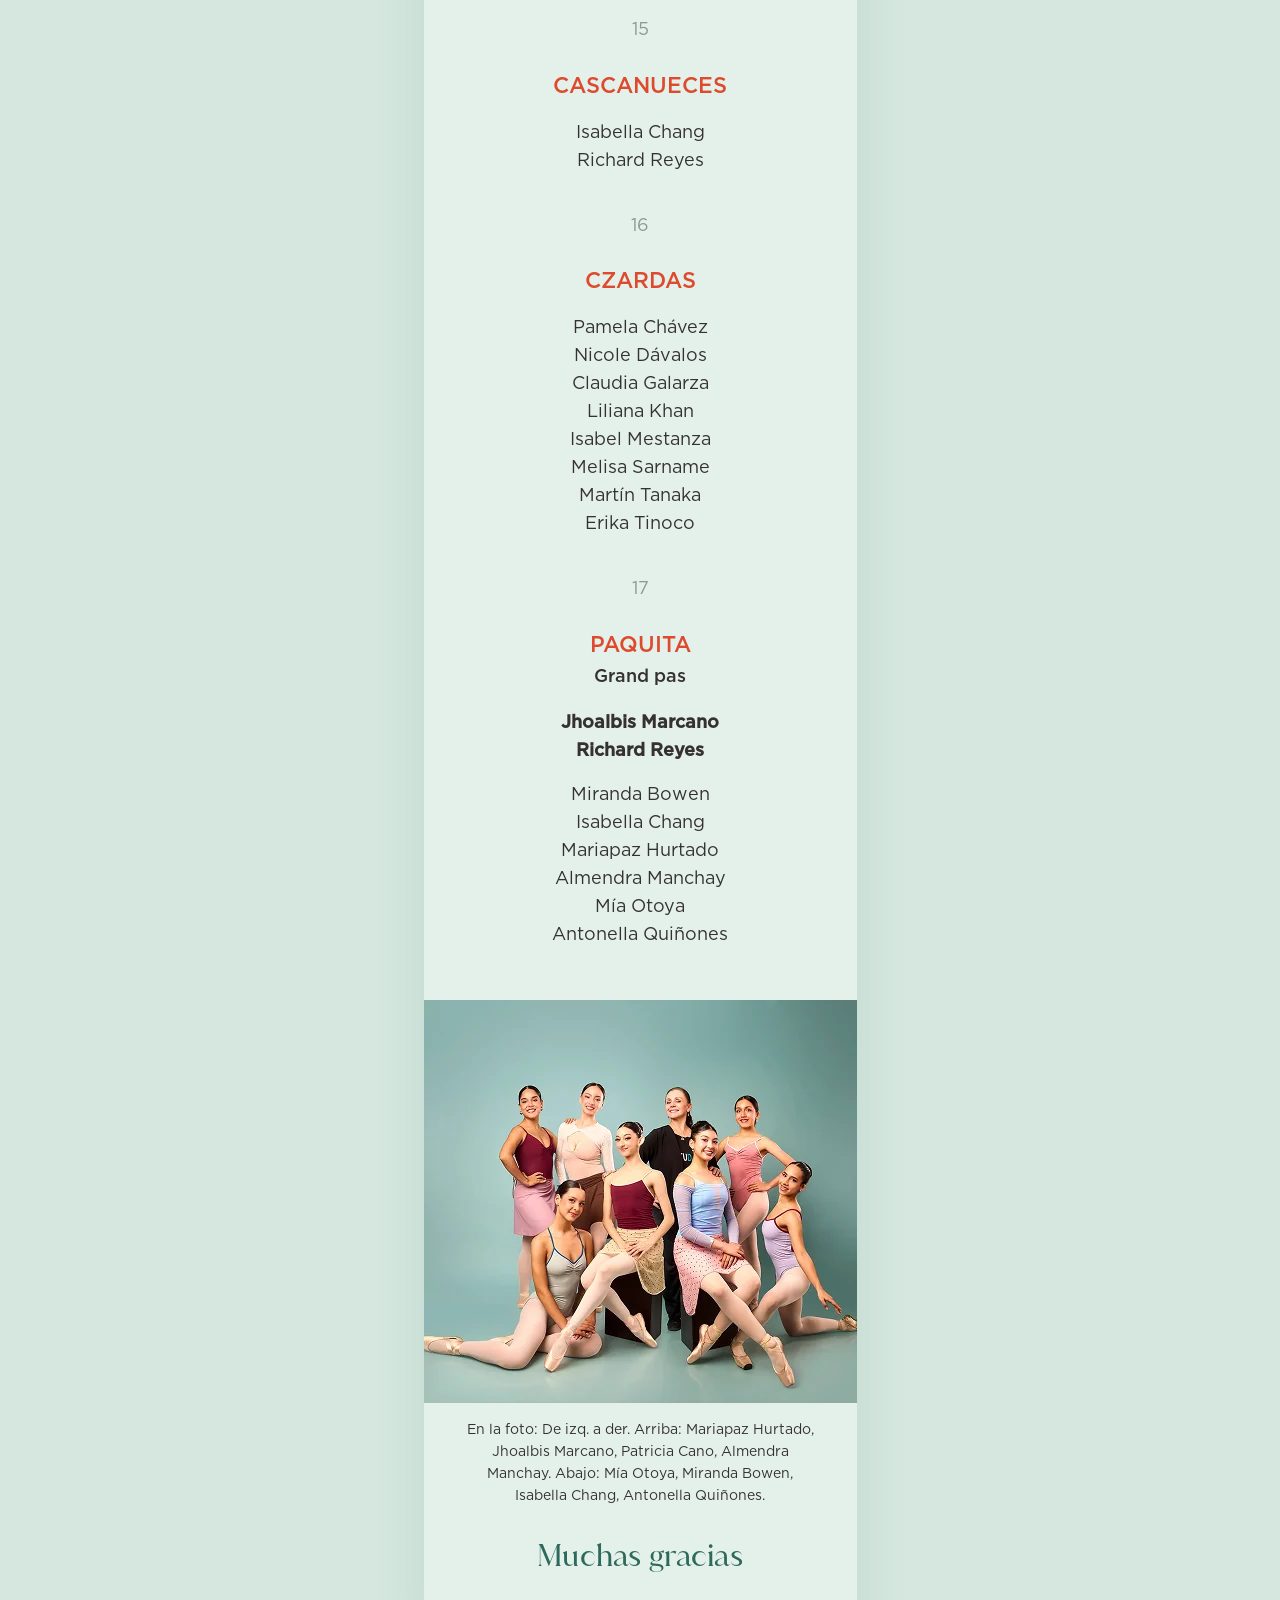
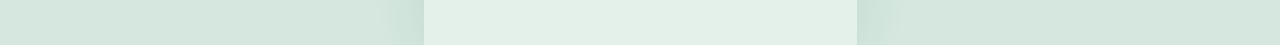
==== commit 0245618b: "Subtitulos: PAS DE DEUX en mayusculas y fuera el de Romeo y Julieta Co-Authored-By: Claude Opus 5 (1" ====
--- a/grangalaclassique2026/index.html
+++ b/grangalaclassique2026/index.html
@@ -194,7 +194,7 @@
 
 						<li class="piece" data-reveal>
 							<h3 class="piece__title">Diana y Acteón</h3>
-							<p class="piece__subtitle">Pas de deux</p>
+							<p class="piece__subtitle">PAS DE DEUX</p>
 							<ul class="cast">
 								<li>Miranda Bowen</li>
 								<li>José Borrayo</li>
@@ -203,7 +203,7 @@
 
 						<li class="piece" data-reveal>
 							<h3 class="piece__title">El Corsario</h3>
-							<p class="piece__subtitle">Pas de deux</p>
+							<p class="piece__subtitle">PAS DE DEUX</p>
 							<ul class="cast">
 								<li>Almendra Manchay</li>
 								<li>Cristian Velit</li>
@@ -221,7 +221,7 @@
 
 						<li class="piece" data-reveal>
 							<h3 class="piece__title">Flamas de París</h3>
-							<p class="piece__subtitle">Pas de deux</p>
+							<p class="piece__subtitle">PAS DE DEUX</p>
 							<ul class="cast">
 								<li>Antonella Quiñones</li>
 								<li>Cristian Velit</li>
@@ -230,7 +230,6 @@
 
 						<li class="piece" data-reveal>
 							<h3 class="piece__title">Romeo y Julieta</h3>
-							<p class="piece__subtitle">Pas de deux</p>
 							<ul class="cast">
 								<li>Miranda Bowen</li>
 								<li>José Borrayo</li>
--- a/grangalaclassique2026/css/main.css
+++ b/grangalaclassique2026/css/main.css
@@ -209,7 +209,9 @@
 	text-wrap: pretty;
 }
 
-.intro__thanks {
+/* Va con la especificidad subida: `.intro p` pesa mas que una clase
+   suelta y le pisaba el tamaño. */
+.intro p.intro__thanks {
 	margin-top: 2.25rem;
 	font-size: 0.875rem; /* 14px */
 	line-height: 1.5714; /* 22px */
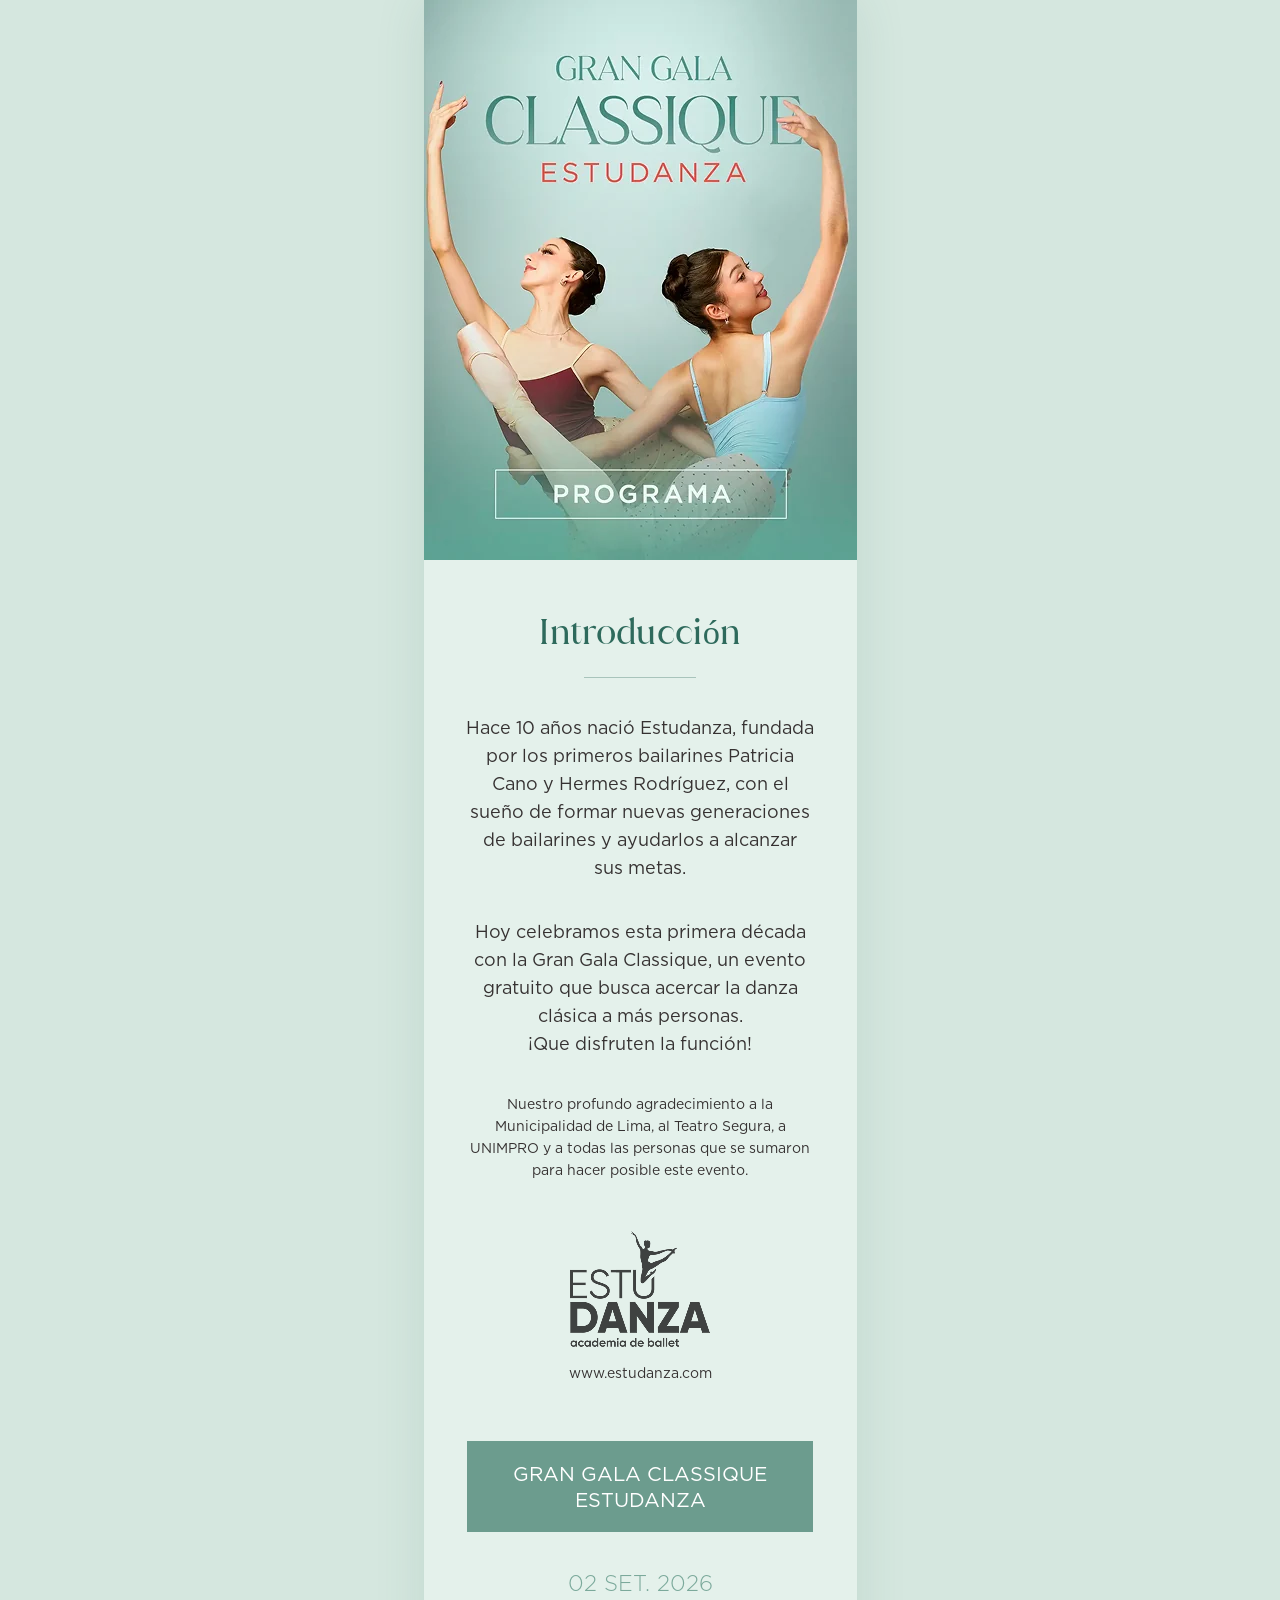
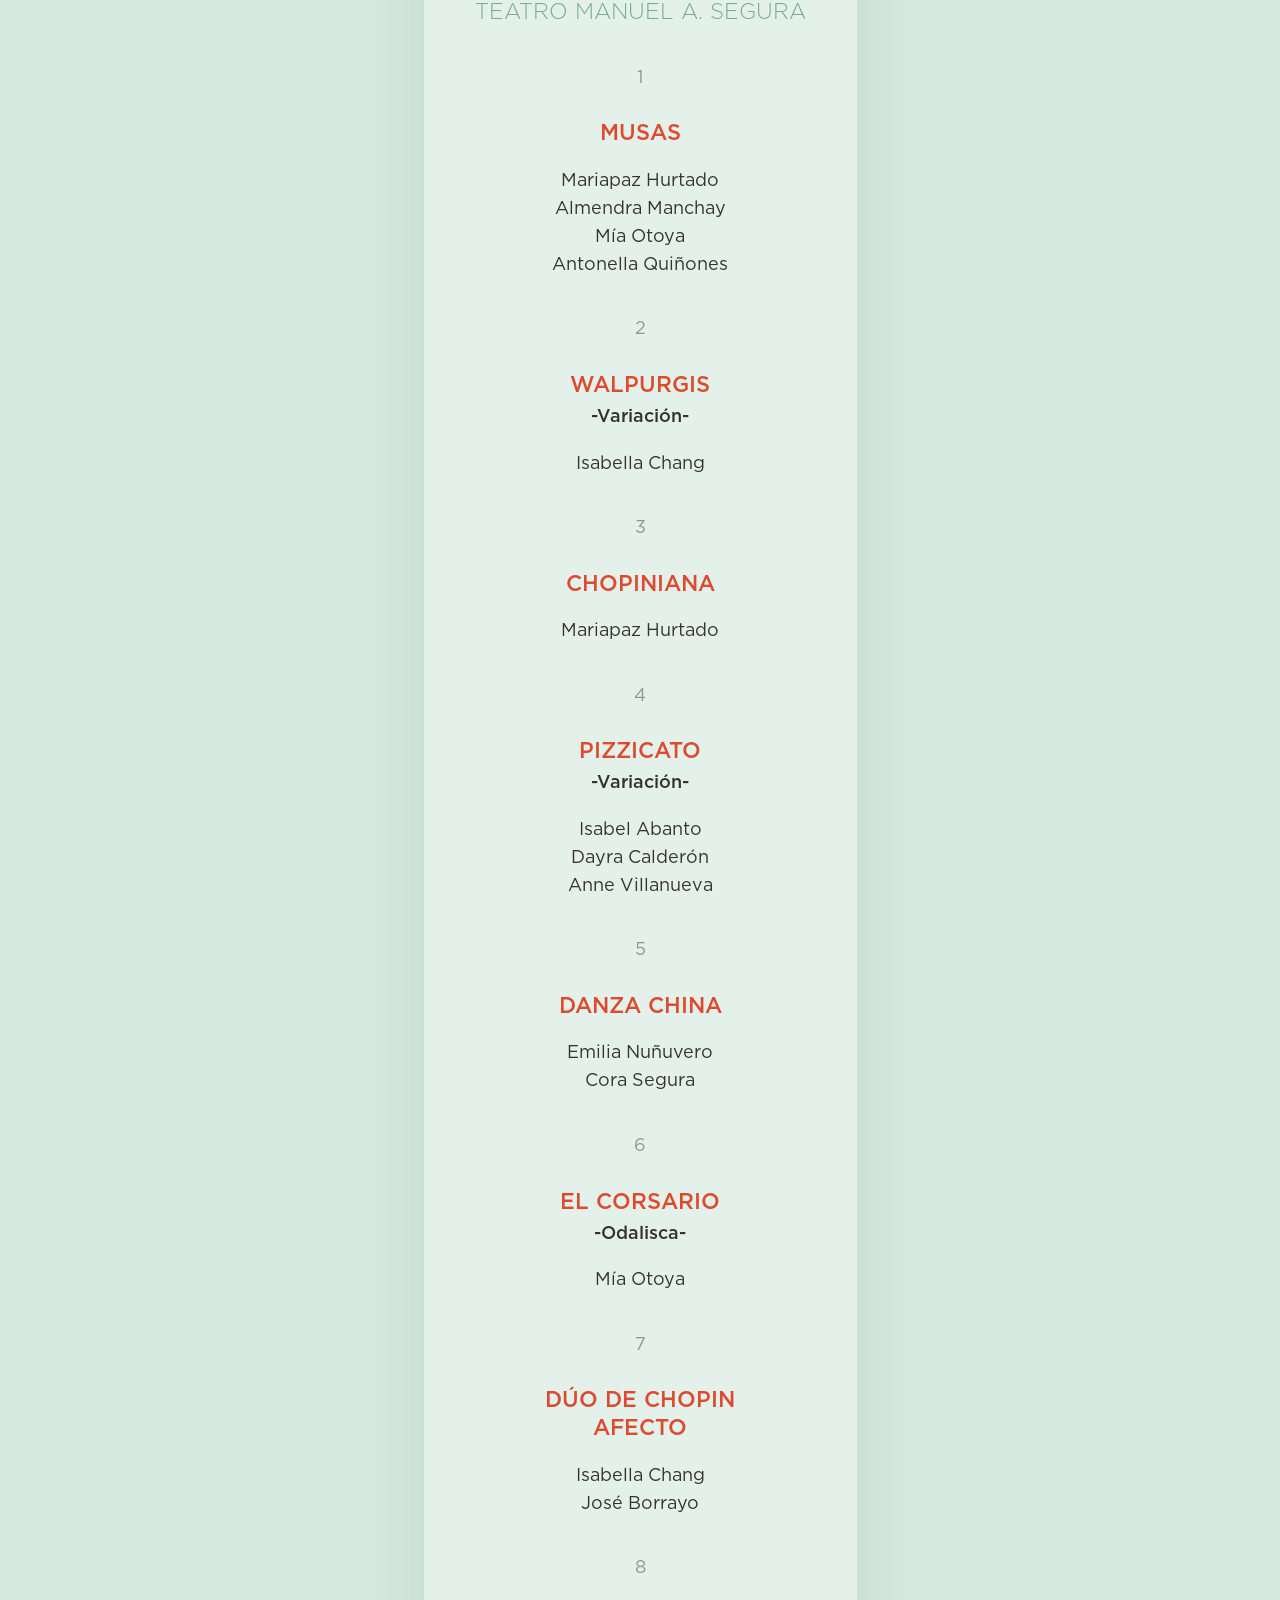
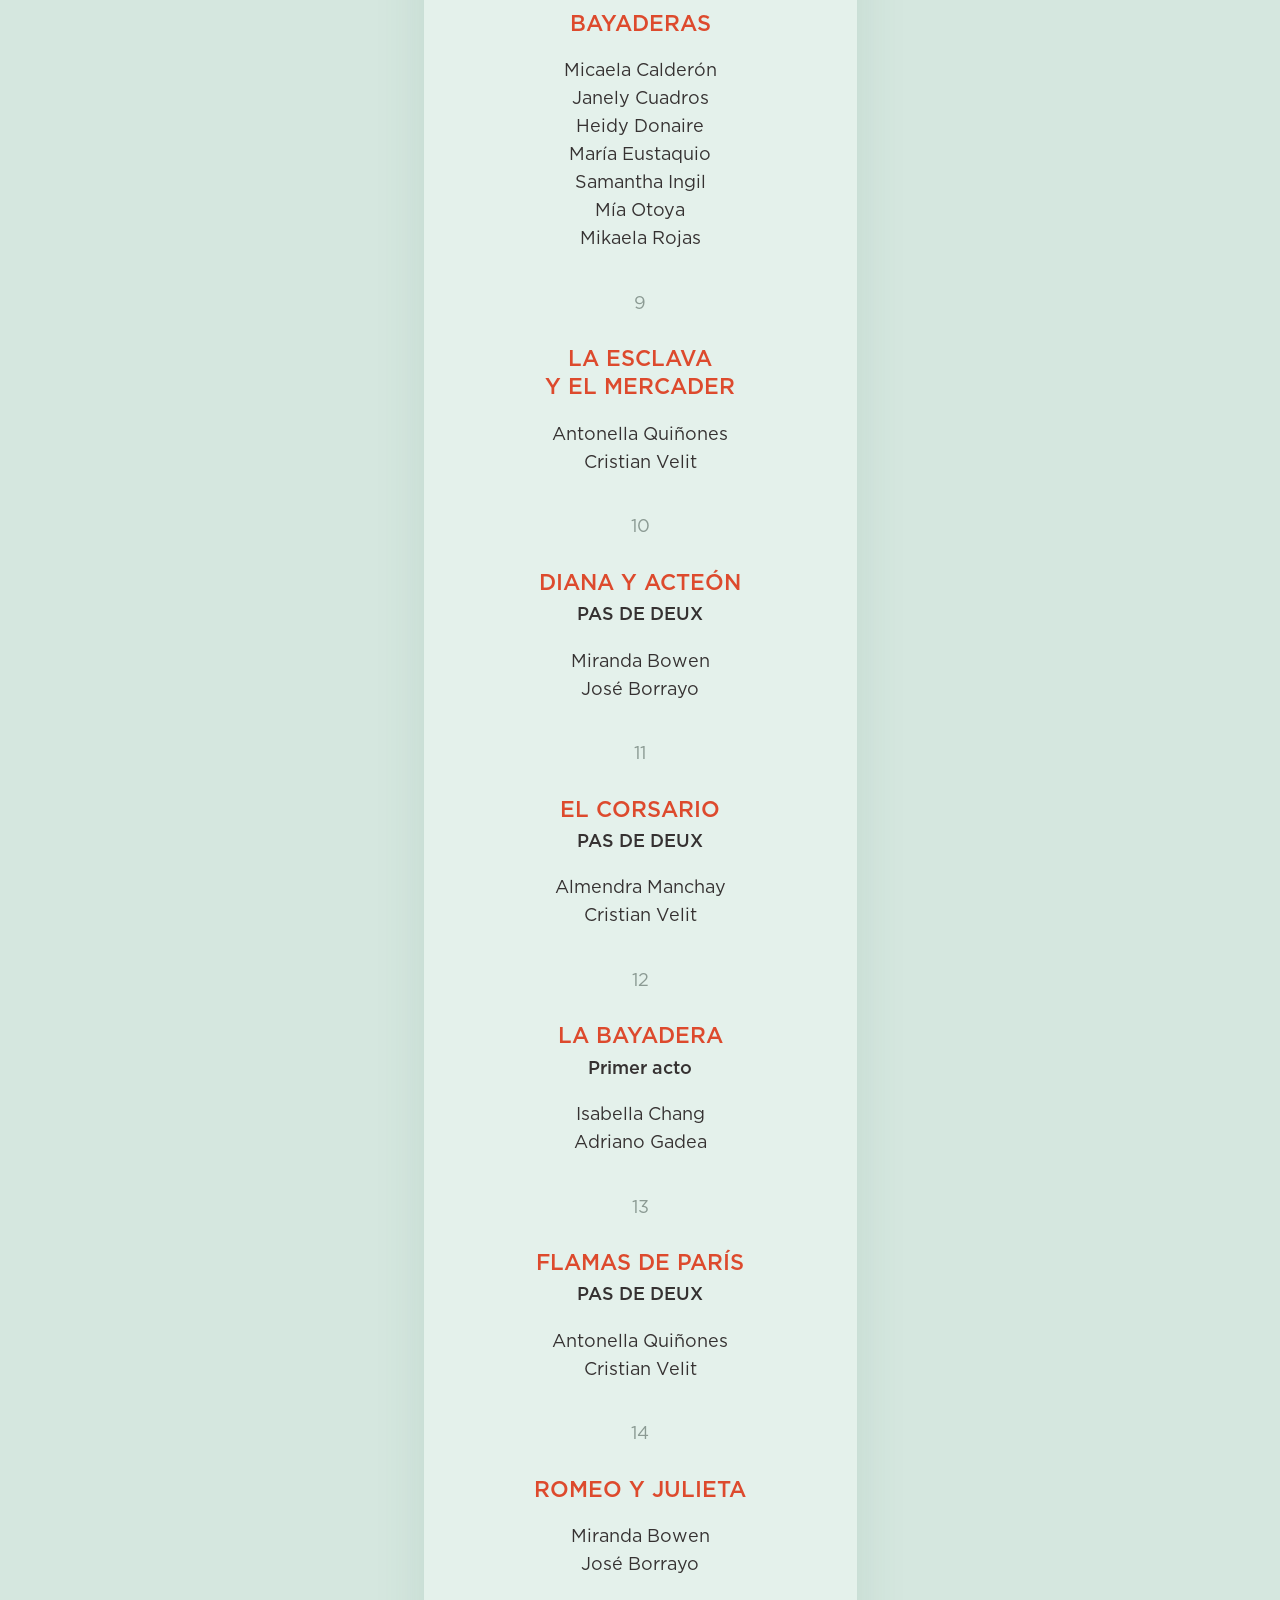
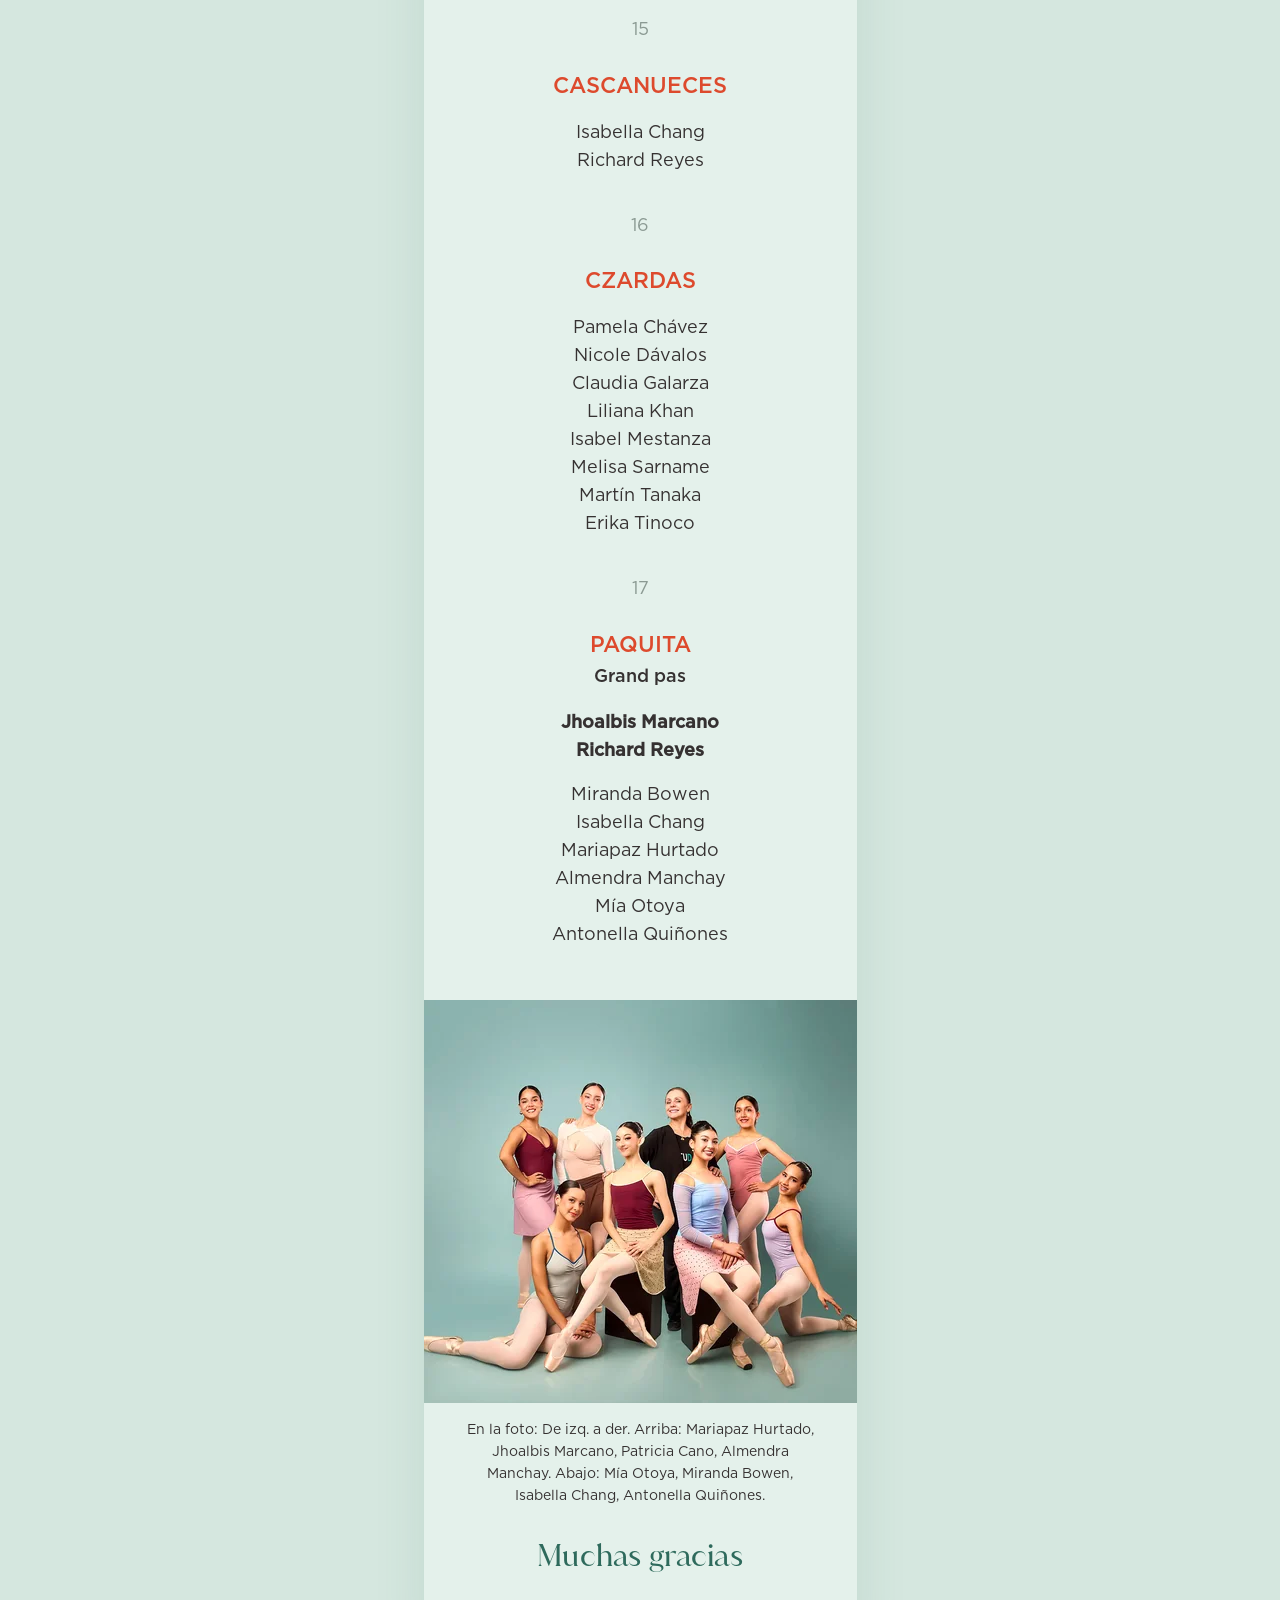
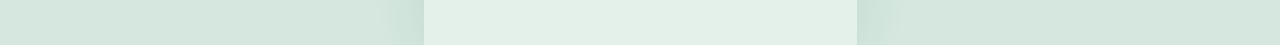
==== commit e2f50294: "Foto grupal en 2x para pantallas retina El cliente la veia borrosa: el archivo era de 433px nativos," ====
--- a/grangalaclassique2026/index.html
+++ b/grangalaclassique2026/index.html
@@ -280,9 +280,15 @@
 				<!-- ==================== FOTO GRUPAL ==================== -->
 				<figure class="groupshot">
 					<picture>
-						<source srcset="assets/images/foto-grupal.webp" type="image/webp" />
+						<source
+							type="image/webp"
+							srcset="
+								assets/images/foto-grupal.webp    1x,
+								assets/images/foto-grupal@2x.webp 2x
+							"
+						/>
 						<img
-							src="assets/images/Estudanza-fotogrupal.png"
+							src="assets/images/foto-grupal.png"
 							alt="Elenco de Estudanza posando en el estudio de ballet"
 							width="433"
 							height="403"
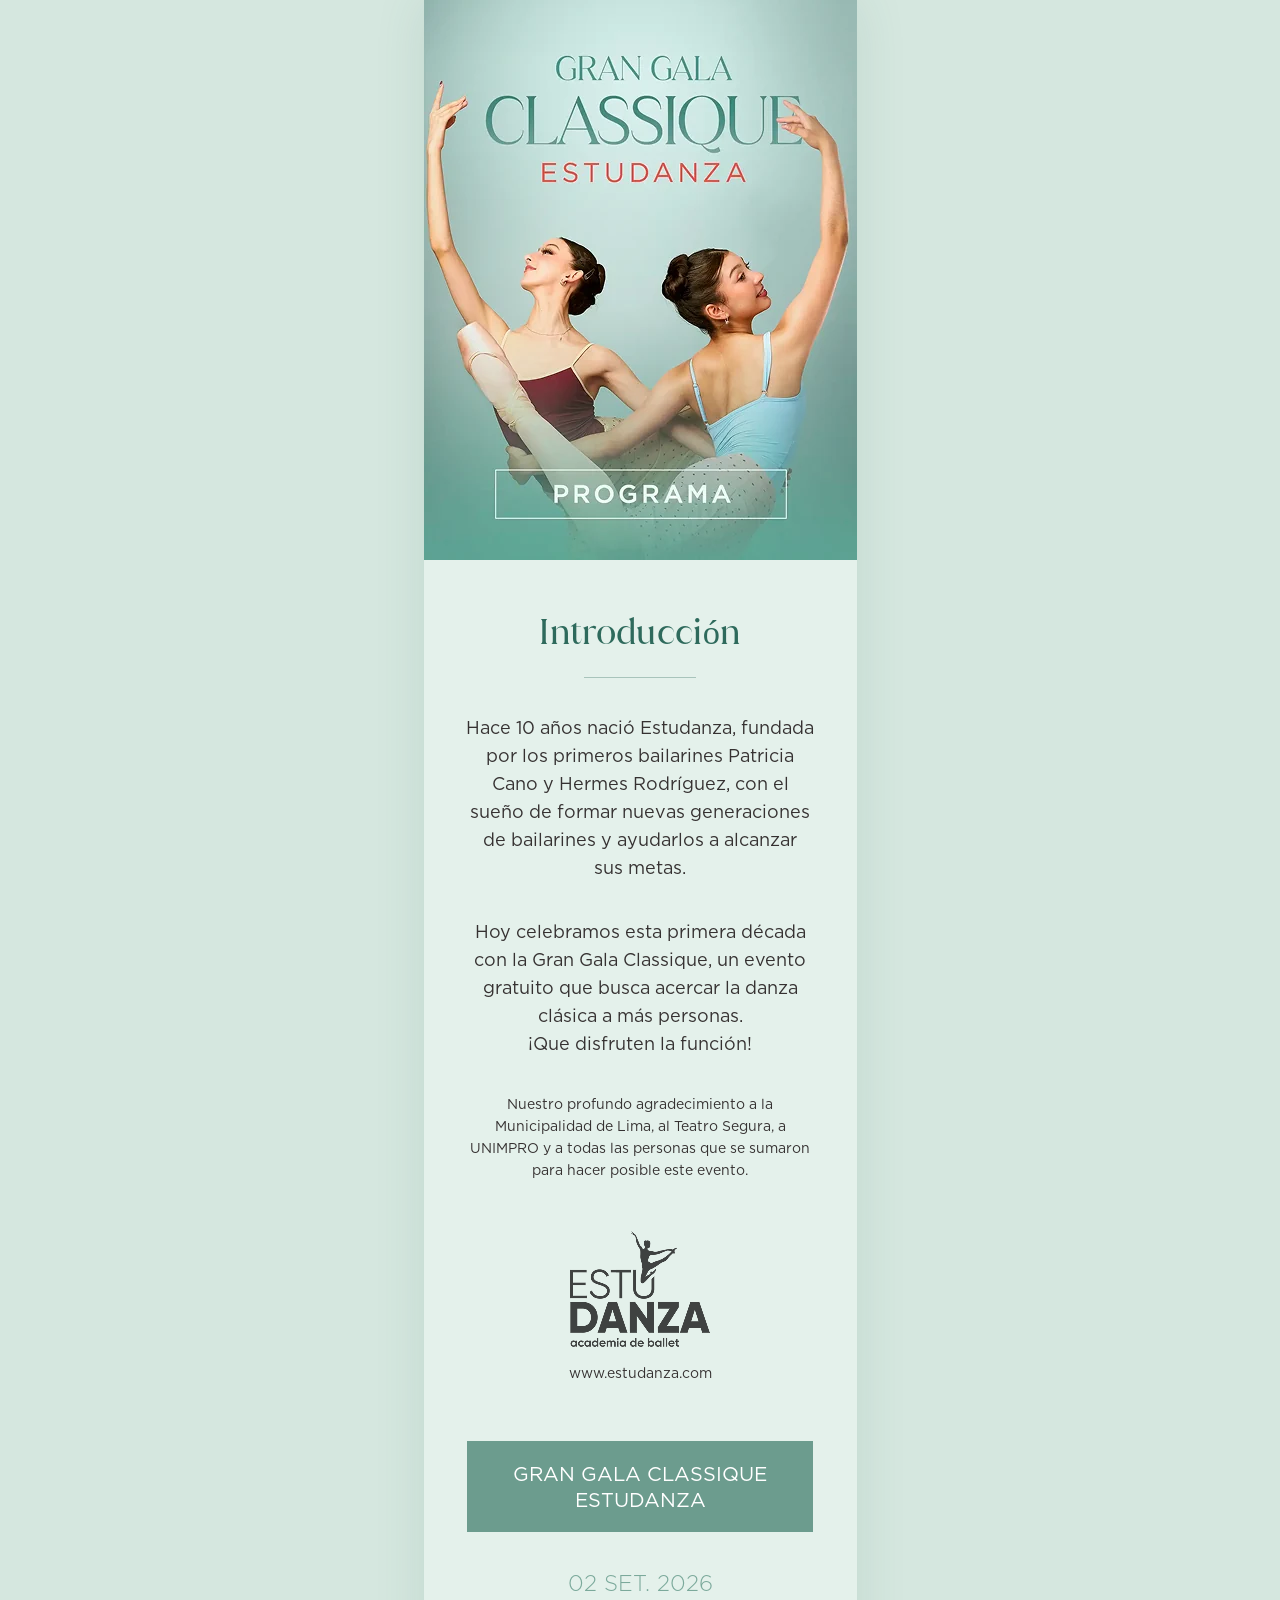
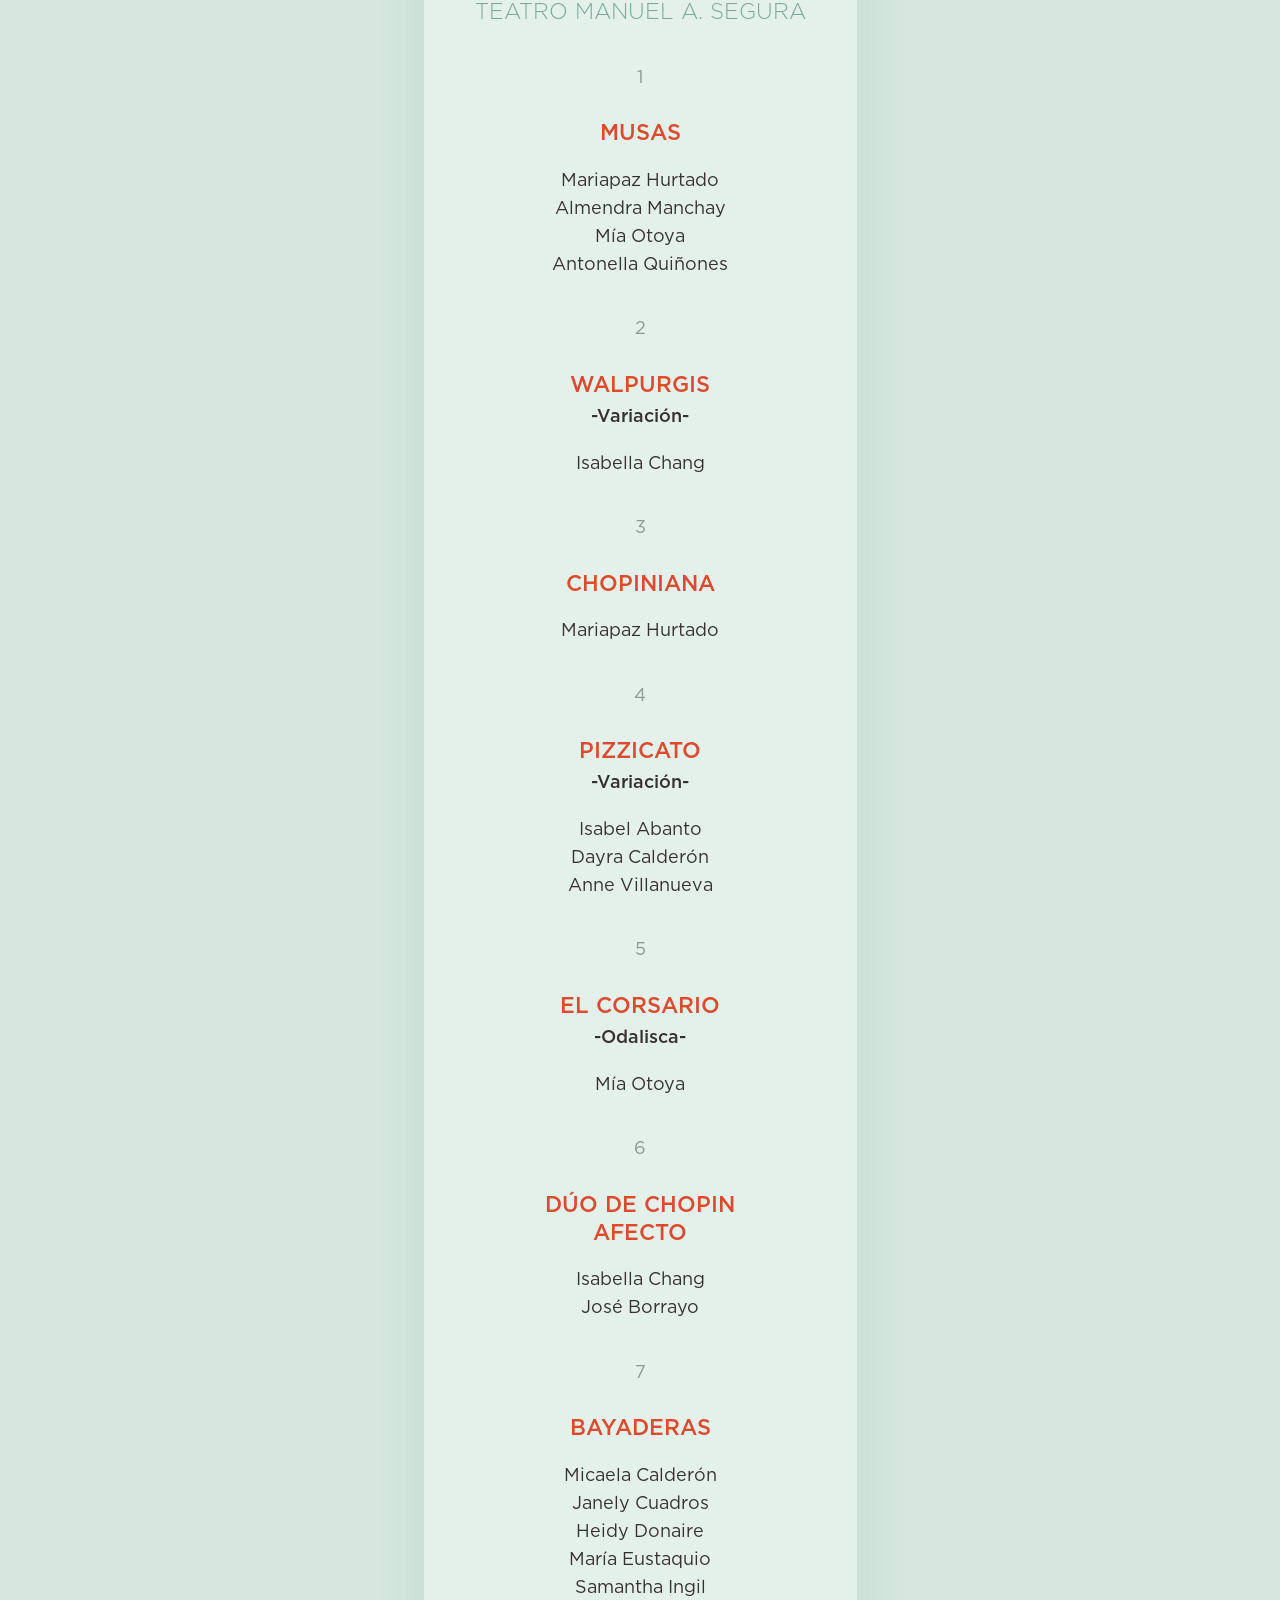
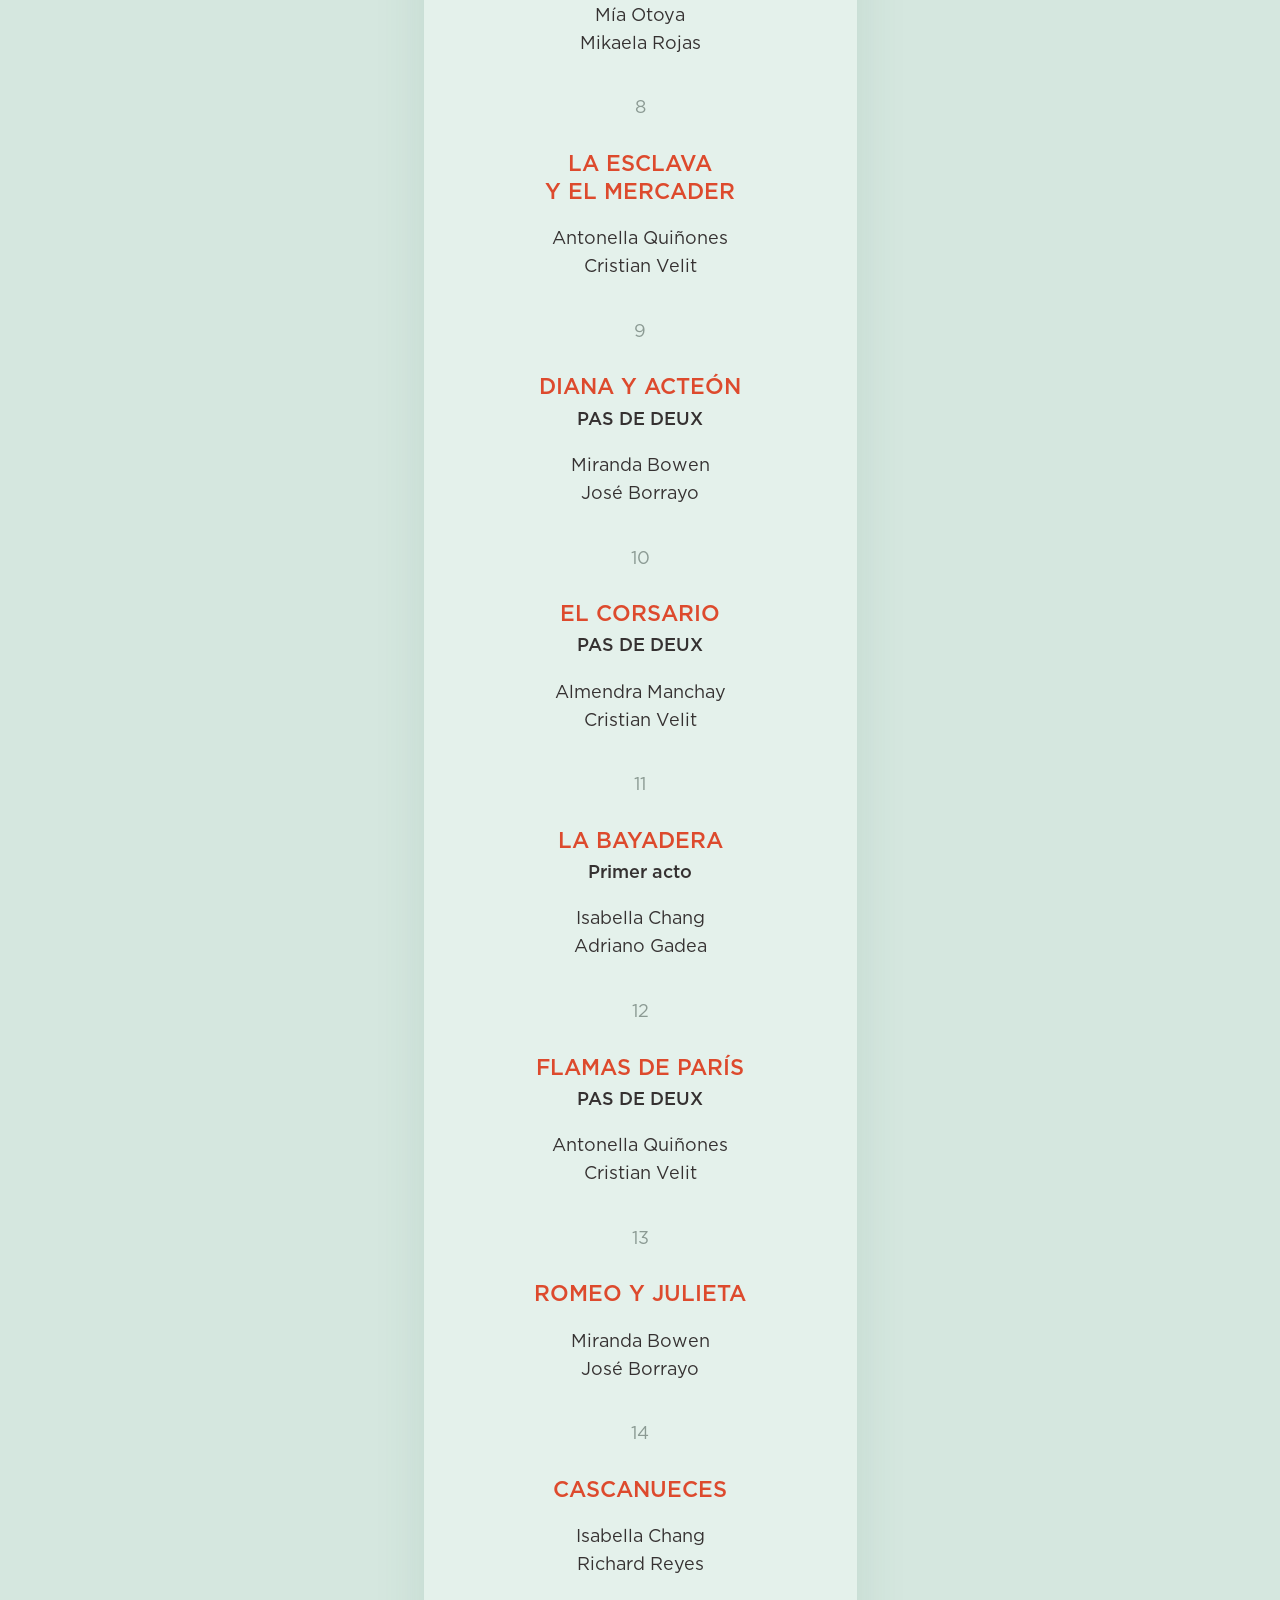
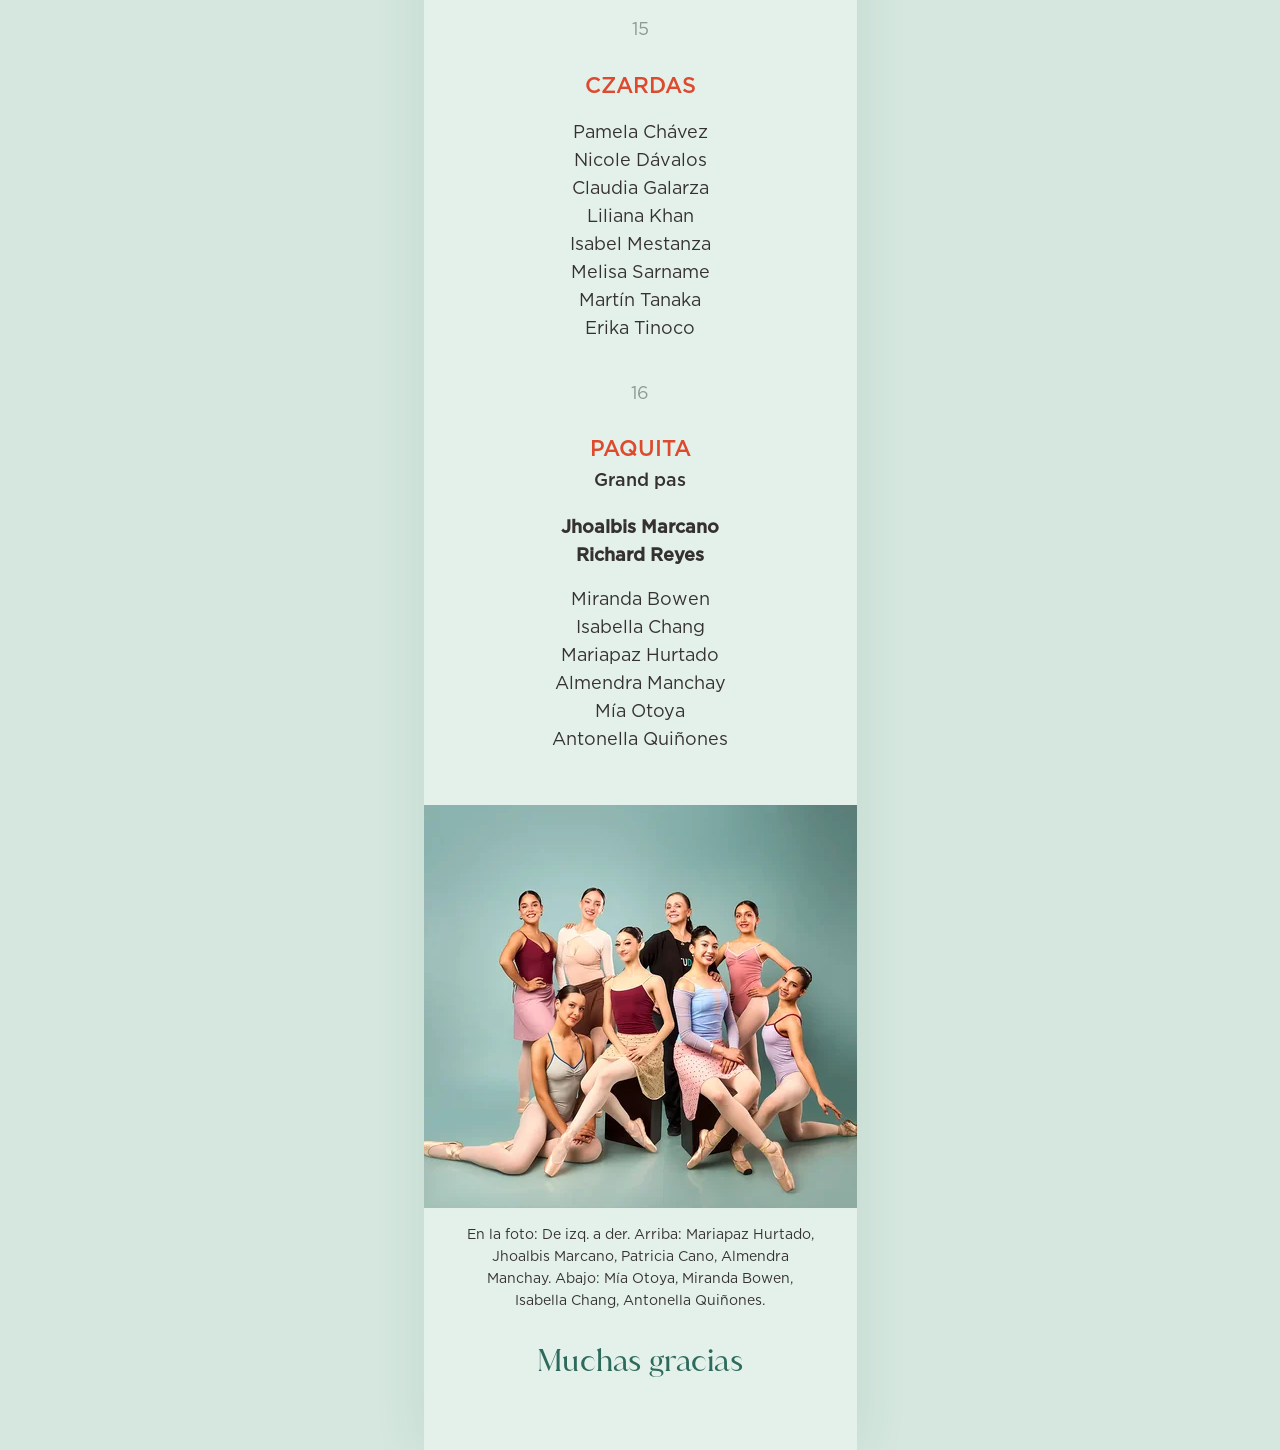
==== commit 2aae6780: "Quitar Danza China del programa Los numeros salen de un contador CSS, asi que el correlativo se reha" ====
--- a/grangalaclassique2026/index.html
+++ b/grangalaclassique2026/index.html
@@ -144,14 +144,6 @@
 								<li>Isabel Abanto</li>
 								<li>Dayra Calderón</li>
 								<li>Anne Villanueva</li>
-							</ul>
-						</li>
-
-						<li class="piece" data-reveal>
-							<h3 class="piece__title">Danza China</h3>
-							<ul class="cast">
-								<li>Emilia Nuñuvero</li>
-								<li>Cora Segura</li>
 							</ul>
 						</li>
 
